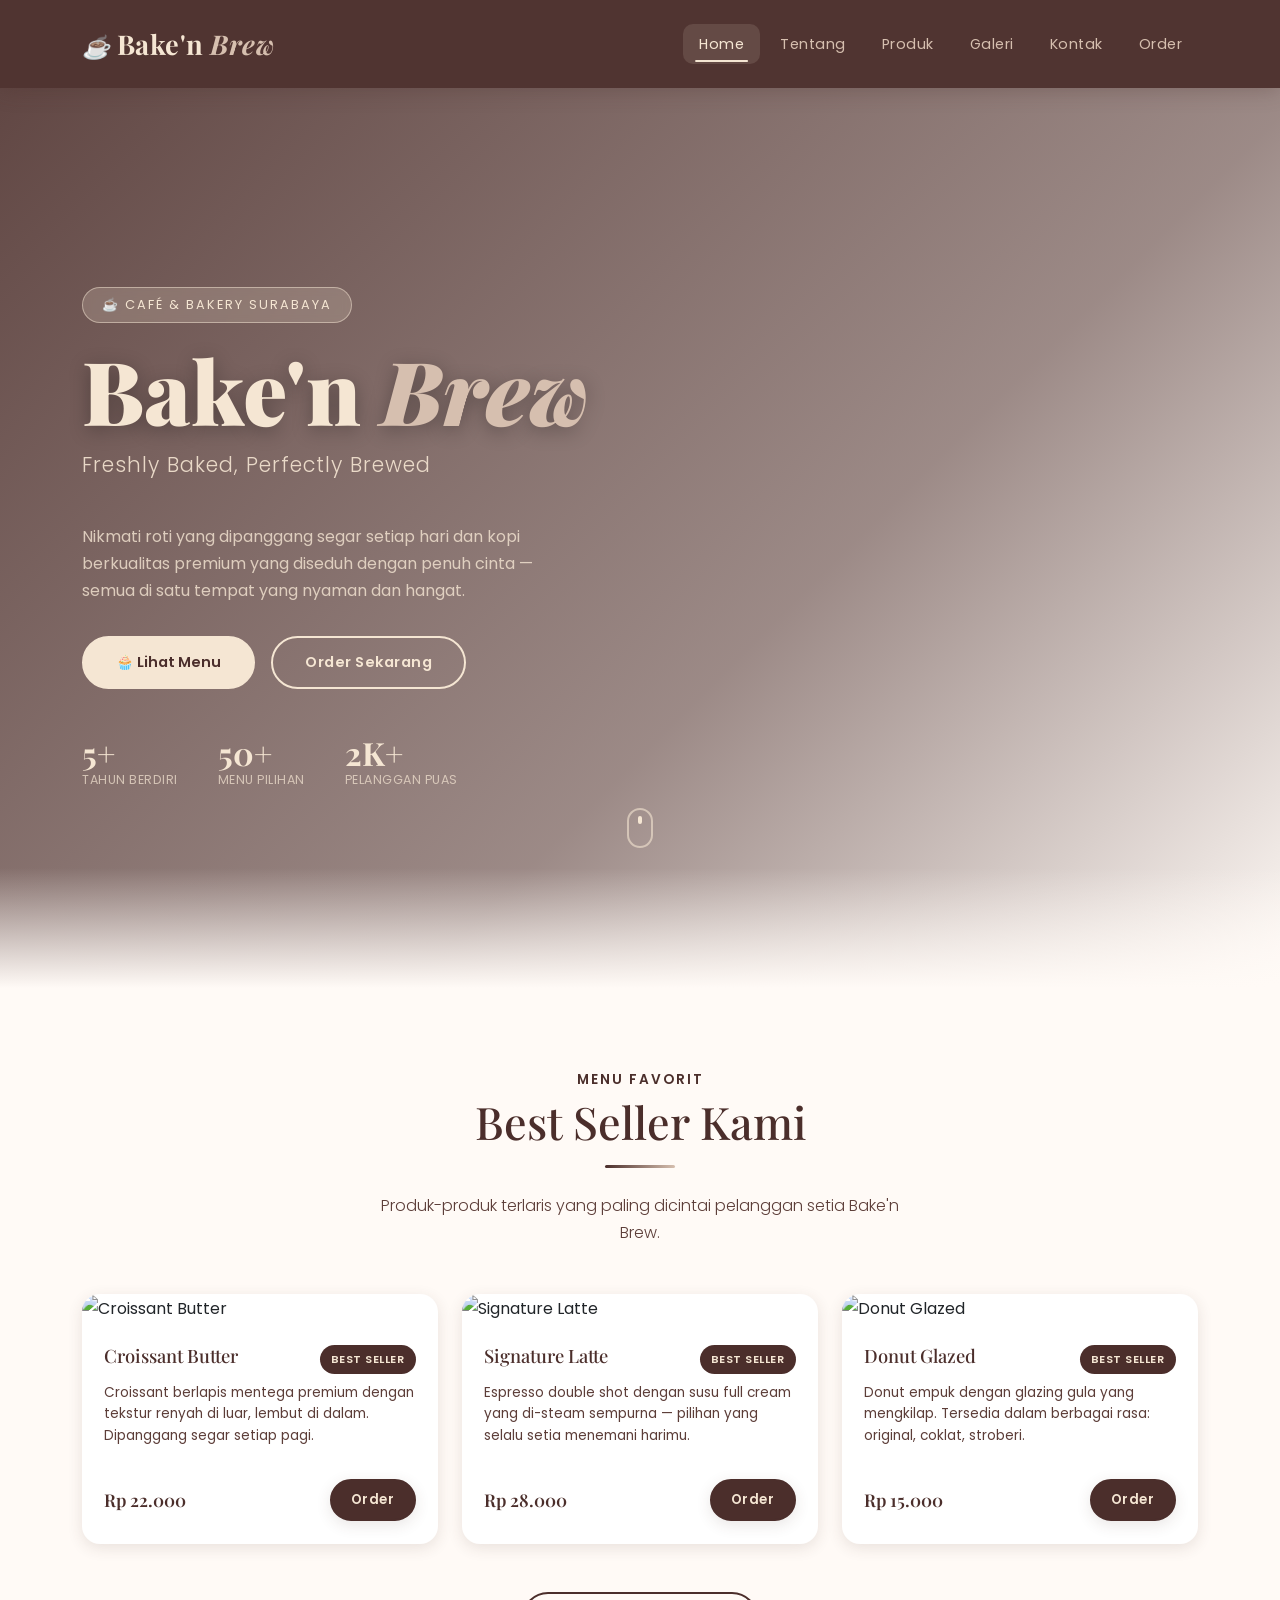
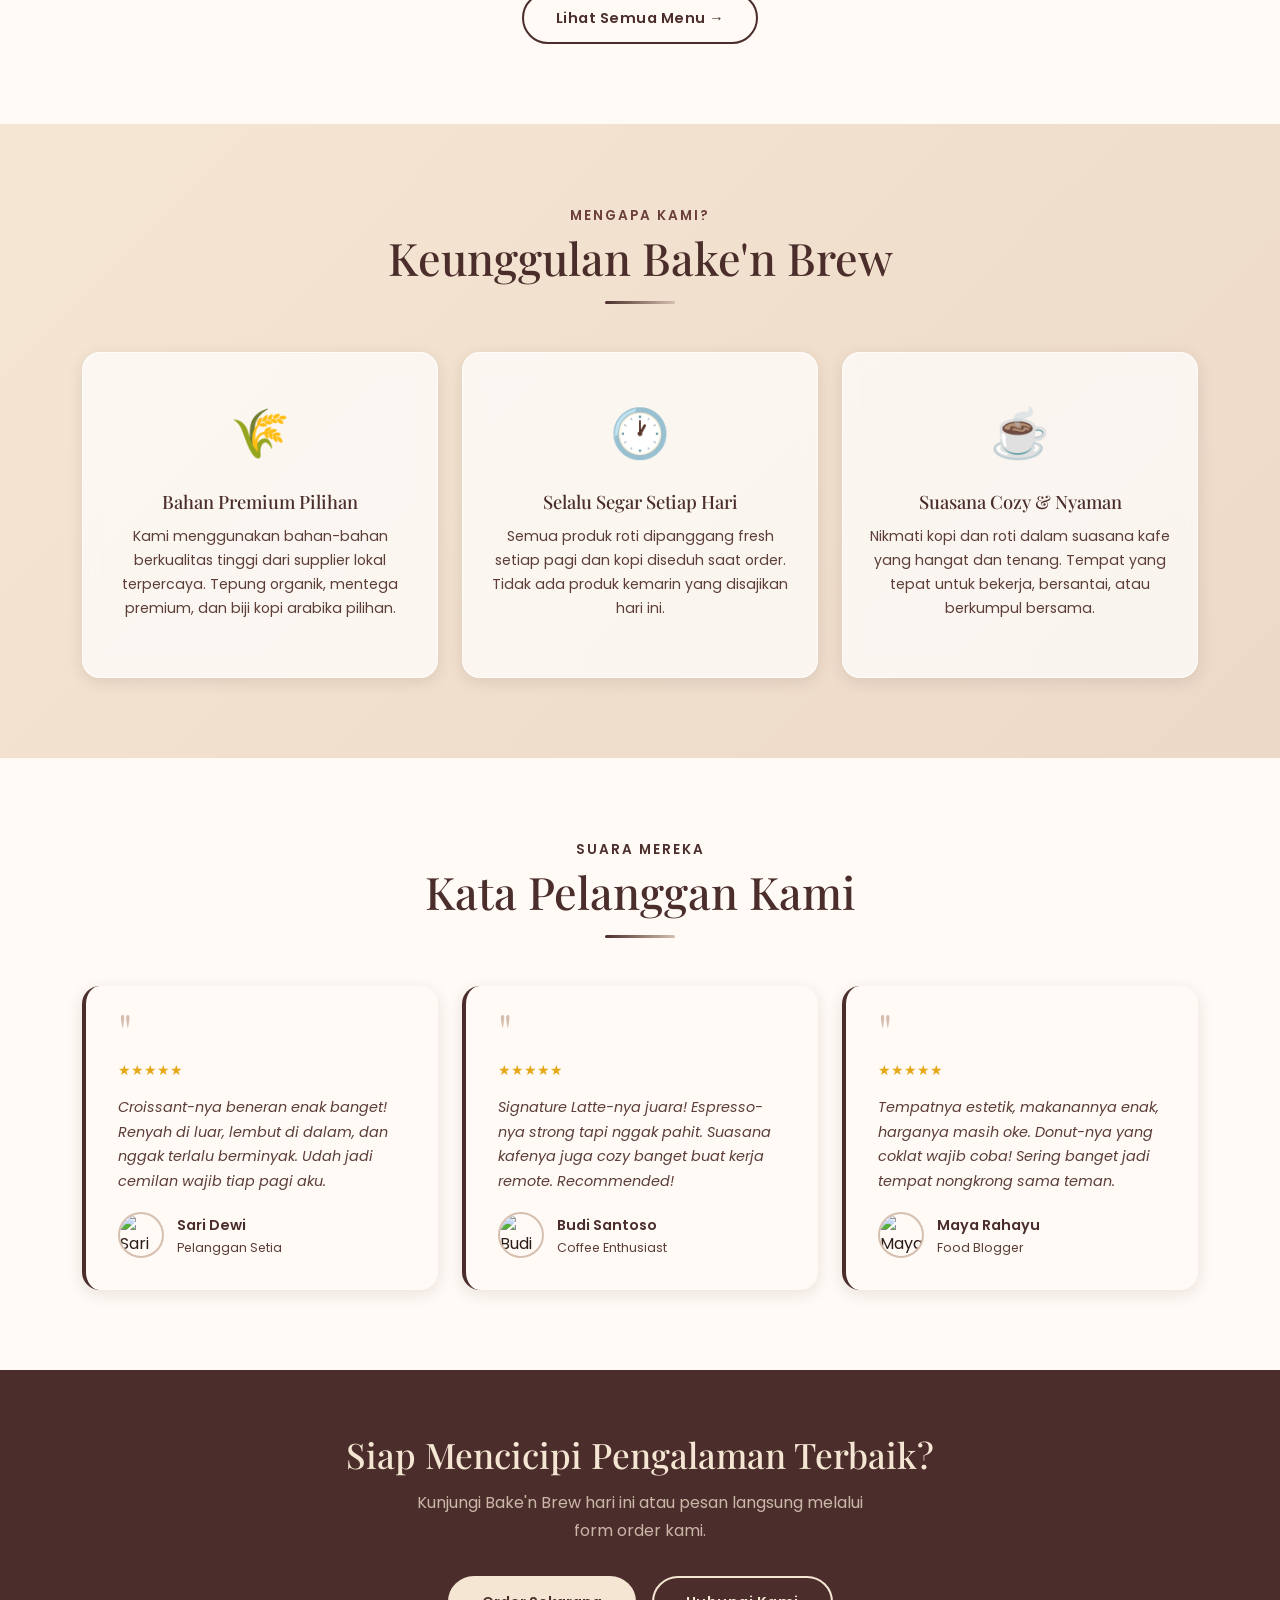
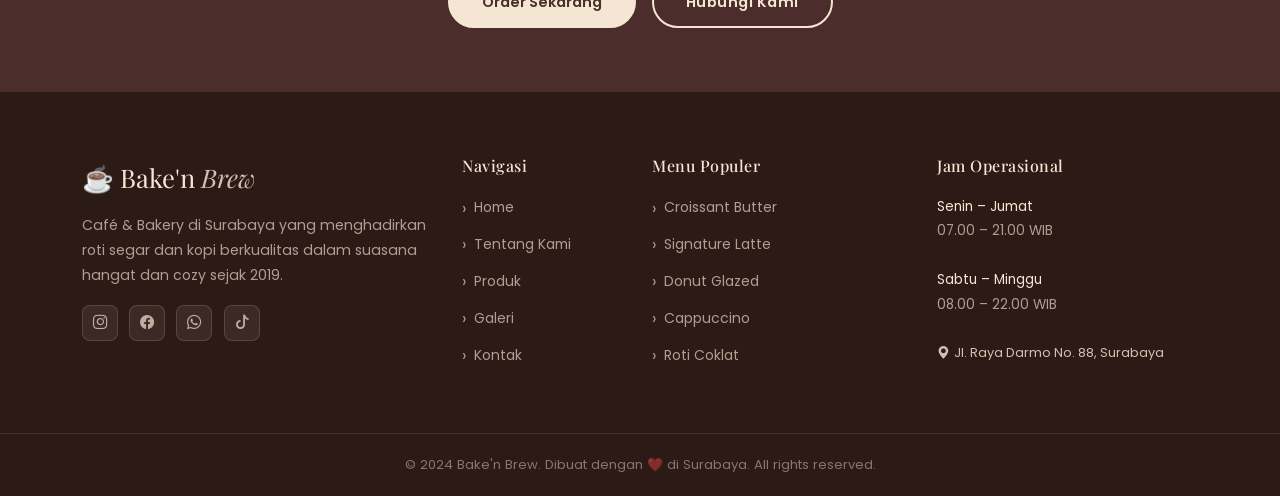
==== index.html @ d5416ab5 "Bake n Brew" ====
<!DOCTYPE html>
<html lang="id">
<head>
  <meta charset="UTF-8" />
  <meta name="viewport" content="width=device-width, initial-scale=1.0" />
  <title>Bake'n Brew – Freshly Baked, Perfectly Brewed</title>
  <link rel="icon" href="data:image/svg+xml,<svg xmlns='http://www.w3.org/2000/svg' viewBox='0 0 100 100'><text y='.9em' font-size='90'>☕</text></svg>" />
  <!-- Bootstrap CSS -->
  <link href="https://cdn.jsdelivr.net/npm/bootstrap@5.3.3/dist/css/bootstrap.min.css" rel="stylesheet" />
  <!-- Bootstrap Icons -->
  <link href="https://cdn.jsdelivr.net/npm/bootstrap-icons@1.11.3/font/bootstrap-icons.css" rel="stylesheet" />
  <!-- Custom CSS -->
  <link rel="stylesheet" href="css/style.css" />
</head>
<body>

<!-- ======================== NAVBAR ======================== -->
<nav class="navbar navbar-expand-lg">
  <div class="container">
    <a class="navbar-brand" href="index.html">
      <span class="logo-icon">☕</span>Bake'n <span>Brew</span>
    </a>
    <button class="navbar-toggler" type="button" data-bs-toggle="collapse" data-bs-target="#navbarMain">
      <span class="navbar-toggler-icon"></span>
    </button>
    <div class="collapse navbar-collapse" id="navbarMain">
      <ul class="navbar-nav ms-auto gap-1">
        <li class="nav-item"><a class="nav-link" href="index.html">Home</a></li>
        <li class="nav-item"><a class="nav-link" href="about.html">Tentang</a></li>
        <li class="nav-item"><a class="nav-link" href="product.html">Produk</a></li>
        <li class="nav-item"><a class="nav-link" href="gallery.html">Galeri</a></li>
        <li class="nav-item"><a class="nav-link" href="contact.html">Kontak</a></li>
        <li class="nav-item"><a class="nav-link" href="form.html">Order</a></li>
      </ul>
    </div>
  </div>
</nav>

<!-- ======================== HERO ======================== -->
<section class="hero-section">
  <div class="container">
    <div class="hero-content col-lg-7">
      <div class="hero-badge">☕ Café & Bakery Surabaya</div>
      <h1 class="hero-title">Bake'n <span>Brew</span></h1>
      <p class="hero-tagline">Freshly Baked, Perfectly Brewed</p>
      <p style="color:rgba(245,230,211,0.8);font-size:1rem;max-width:500px;margin-bottom:2rem;">
        Nikmati roti yang dipanggang segar setiap hari dan kopi berkualitas premium yang diseduh dengan penuh cinta — semua di satu tempat yang nyaman dan hangat.
      </p>
      <div class="d-flex gap-3 flex-wrap">
        <a href="product.html" class="btn-cream">🧁 Lihat Menu</a>
        <a href="form.html" class="btn-outline-brown" style="color:var(--cream);border-color:var(--cream);">Order Sekarang</a>
      </div>
      <div class="hero-stats">
        <div class="hero-stat">
          <div class="number">5+</div>
          <div class="label">Tahun Berdiri</div>
        </div>
        <div class="hero-stat">
          <div class="number">50+</div>
          <div class="label">Menu Pilihan</div>
        </div>
        <div class="hero-stat">
          <div class="number">2K+</div>
          <div class="label">Pelanggan Puas</div>
        </div>
      </div>
    </div>
  </div>
  <div class="scroll-indicator">
    <div class="mouse"><div class="wheel"></div></div>
  </div>
</section>

<!-- ======================== BEST SELLER ======================== -->
<section class="bestseller-section">
  <div class="container">
    <div class="text-center mb-5 fade-in-up">
      <p class="text-brown fw-semibold mb-1" style="font-size:.85rem;letter-spacing:2px;text-transform:uppercase;">Menu Favorit</p>
      <h2 class="section-title">Best Seller Kami</h2>
      <div class="divider"></div>
      <p class="section-subtitle">Produk-produk terlaris yang paling dicintai pelanggan setia Bake'n Brew.</p>
    </div>
    <div class="row g-4">
      <!-- Card 1 -->
      <div class="col-md-4 fade-in-up delay-1">
        <div class="product-card card h-100">
          <div style="overflow:hidden;">
            <img src="https://images.unsplash.com/photo-1555507036-ab1f4038808a?w=600&q=80"
                 class="card-img-top" alt="Croissant Butter" />
          </div>
          <div class="card-body d-flex flex-column">
            <div class="d-flex justify-content-between align-items-start mb-2">
              <h5 class="card-title mb-0">Croissant Butter</h5>
              <span class="badge-bestseller">Best Seller</span>
            </div>
            <p class="card-text flex-grow-1">Croissant berlapis mentega premium dengan tekstur renyah di luar, lembut di dalam. Dipanggang segar setiap pagi.</p>
            <div class="d-flex justify-content-between align-items-center mt-3">
              <span class="price">Rp 22.000</span>
              <a href="form.html" class="btn-primary-brown" style="padding:.5rem 1.2rem;font-size:.82rem;">Order</a>
            </div>
          </div>
        </div>
      </div>
      <!-- Card 2 -->
      <div class="col-md-4 fade-in-up delay-2">
        <div class="product-card card h-100">
          <div style="overflow:hidden;">
            <img src="https://images.unsplash.com/photo-1514432324607-a09d9b4aefdd?w=600&q=80"
                 class="card-img-top" alt="Signature Latte" />
          </div>
          <div class="card-body d-flex flex-column">
            <div class="d-flex justify-content-between align-items-start mb-2">
              <h5 class="card-title mb-0">Signature Latte</h5>
              <span class="badge-bestseller">Best Seller</span>
            </div>
            <p class="card-text flex-grow-1">Espresso double shot dengan susu full cream yang di-steam sempurna — pilihan yang selalu setia menemani harimu.</p>
            <div class="d-flex justify-content-between align-items-center mt-3">
              <span class="price">Rp 28.000</span>
              <a href="form.html" class="btn-primary-brown" style="padding:.5rem 1.2rem;font-size:.82rem;">Order</a>
            </div>
          </div>
        </div>
      </div>
      <!-- Card 3 -->
      <div class="col-md-4 fade-in-up delay-3">
        <div class="product-card card h-100">
          <div style="overflow:hidden;">
            <img src="https://images.unsplash.com/photo-1585459441171-70a603cd5e46?q=80&w=1170&auto=format&fit=crop&ixlib=rb-4.1.0&ixid=M3wxMjA3fDB8MHxwaG90by1wYWdlfHx8fGVufDB8fHx8fA%3D%3D"
                 class="card-img-top" alt="Donut Glazed" />
          </div>
          <div class="card-body d-flex flex-column">
            <div class="d-flex justify-content-between align-items-start mb-2">
              <h5 class="card-title mb-0">Donut Glazed</h5>
              <span class="badge-bestseller">Best Seller</span>
            </div>
            <p class="card-text flex-grow-1">Donut empuk dengan glazing gula yang mengkilap. Tersedia dalam berbagai rasa: original, coklat, stroberi.</p>
            <div class="d-flex justify-content-between align-items-center mt-3">
              <span class="price">Rp 15.000</span>
              <a href="form.html" class="btn-primary-brown" style="padding:.5rem 1.2rem;font-size:.82rem;">Order</a>
            </div>
          </div>
        </div>
      </div>
    </div>
    <div class="text-center mt-5 fade-in-up">
      <a href="product.html" class="btn-outline-brown">Lihat Semua Menu →</a>
    </div>
  </div>
</section>

<!-- ======================== WHY CHOOSE US ======================== -->
<section class="why-section">
  <div class="container">
    <div class="text-center mb-5 fade-in-up">
      <p class="fw-semibold mb-1" style="font-size:.85rem;letter-spacing:2px;text-transform:uppercase;color:var(--brown-mid);">Mengapa Kami?</p>
      <h2 class="section-title">Keunggulan Bake'n Brew</h2>
      <div class="divider"></div>
    </div>
    <div class="row g-4">
      <div class="col-md-4 fade-in-up delay-1">
        <div class="why-card">
          <span class="why-icon">🌾</span>
          <h4>Bahan Premium Pilihan</h4>
          <p>Kami menggunakan bahan-bahan berkualitas tinggi dari supplier lokal terpercaya. Tepung organik, mentega premium, dan biji kopi arabika pilihan.</p>
        </div>
      </div>
      <div class="col-md-4 fade-in-up delay-2">
        <div class="why-card">
          <span class="why-icon">🕐</span>
          <h4>Selalu Segar Setiap Hari</h4>
          <p>Semua produk roti dipanggang fresh setiap pagi dan kopi diseduh saat order. Tidak ada produk kemarin yang disajikan hari ini.</p>
        </div>
      </div>
      <div class="col-md-4 fade-in-up delay-3">
        <div class="why-card">
          <span class="why-icon">☕</span>
          <h4>Suasana Cozy & Nyaman</h4>
          <p>Nikmati kopi dan roti dalam suasana kafe yang hangat dan tenang. Tempat yang tepat untuk bekerja, bersantai, atau berkumpul bersama.</p>
        </div>
      </div>
    </div>
  </div>
</section>

<!-- ======================== TESTIMONI ======================== -->
<section class="testi-section">
  <div class="container">
    <div class="text-center mb-5 fade-in-up">
      <p class="text-brown fw-semibold mb-1" style="font-size:.85rem;letter-spacing:2px;text-transform:uppercase;">Suara Mereka</p>
      <h2 class="section-title">Kata Pelanggan Kami</h2>
      <div class="divider"></div>
    </div>
    <div class="row g-4">
      <div class="col-md-4 fade-in-up delay-1">
        <div class="testi-card">
          <div class="quote">"</div>
          <div class="stars">★★★★★</div>
          <p class="review">Croissant-nya beneran enak banget! Renyah di luar, lembut di dalam, dan nggak terlalu berminyak. Udah jadi cemilan wajib tiap pagi aku.</p>
          <div class="testi-author">
            <img src="https://images.unsplash.com/photo-1494790108377-be9c29b29330?w=100&q=80" class="avatar" alt="Sari" />
            <div>
              <div class="name">Sari Dewi</div>
              <div class="role">Pelanggan Setia</div>
            </div>
          </div>
        </div>
      </div>
      <div class="col-md-4 fade-in-up delay-2">
        <div class="testi-card">
          <div class="quote">"</div>
          <div class="stars">★★★★★</div>
          <p class="review">Signature Latte-nya juara! Espresso-nya strong tapi nggak pahit. Suasana kafenya juga cozy banget buat kerja remote. Recommended!</p>
          <div class="testi-author">
            <img src="https://images.unsplash.com/photo-1507003211169-0a1dd7228f2d?w=100&q=80" class="avatar" alt="Budi" />
            <div>
              <div class="name">Budi Santoso</div>
              <div class="role">Coffee Enthusiast</div>
            </div>
          </div>
        </div>
      </div>
      <div class="col-md-4 fade-in-up delay-3">
        <div class="testi-card">
          <div class="quote">"</div>
          <div class="stars">★★★★★</div>
          <p class="review">Tempatnya estetik, makanannya enak, harganya masih oke. Donut-nya yang coklat wajib coba! Sering banget jadi tempat nongkrong sama teman.</p>
          <div class="testi-author">
            <img src="https://images.unsplash.com/photo-1438761681033-6461ffad8d80?w=100&q=80" class="avatar" alt="Maya" />
            <div>
              <div class="name">Maya Rahayu</div>
              <div class="role">Food Blogger</div>
            </div>
          </div>
        </div>
      </div>
    </div>
  </div>
</section>

<!-- ======================== CTA BANNER ======================== -->
<section style="padding:4rem 0;background:var(--brown-dark);">
  <div class="container text-center fade-in-up">
    <h2 style="font-family:'Playfair Display',serif;color:var(--cream);font-size:2.2rem;margin-bottom:0.8rem;">
      Siap Mencicipi Pengalaman Terbaik?
    </h2>
    <p style="color:rgba(245,230,211,0.75);margin-bottom:2rem;max-width:480px;margin-left:auto;margin-right:auto;">
      Kunjungi Bake'n Brew hari ini atau pesan langsung melalui form order kami.
    </p>
    <div class="d-flex gap-3 justify-content-center flex-wrap">
      <a href="form.html" class="btn-cream">Order Sekarang</a>
      <a href="contact.html" class="btn-outline-brown" style="color:var(--cream);border-color:var(--cream);">Hubungi Kami</a>
    </div>
  </div>
</section>

<!-- ======================== FOOTER ======================== -->
<footer class="footer">
  <div class="container">
    <div class="row g-4">
      <div class="col-lg-4 col-md-6">
        <div class="footer-brand">☕ Bake'n <span>Brew</span></div>
        <p>Café & Bakery di Surabaya yang menghadirkan roti segar dan kopi berkualitas dalam suasana hangat dan cozy sejak 2019.</p>
        <div class="footer-social">
          <a href="#"><i class="bi bi-instagram"></i></a>
          <a href="#"><i class="bi bi-facebook"></i></a>
          <a href="#"><i class="bi bi-whatsapp"></i></a>
          <a href="#"><i class="bi bi-tiktok"></i></a>
        </div>
      </div>
      <div class="col-lg-2 col-md-6">
        <h6>Navigasi</h6>
        <ul class="footer-links">
          <li><a href="index.html">Home</a></li>
          <li><a href="about.html">Tentang Kami</a></li>
          <li><a href="product.html">Produk</a></li>
          <li><a href="gallery.html">Galeri</a></li>
          <li><a href="contact.html">Kontak</a></li>
        </ul>
      </div>
      <div class="col-lg-3 col-md-6">
        <h6>Menu Populer</h6>
        <ul class="footer-links">
          <li><a href="product.html">Croissant Butter</a></li>
          <li><a href="product.html">Signature Latte</a></li>
          <li><a href="product.html">Donut Glazed</a></li>
          <li><a href="product.html">Cappuccino</a></li>
          <li><a href="product.html">Roti Coklat</a></li>
        </ul>
      </div>
      <div class="col-lg-3 col-md-6">
        <h6>Jam Operasional</h6>
        <p style="font-size:.85rem;">
          <span style="color:var(--cream)">Senin – Jumat</span><br>07.00 – 21.00 WIB<br><br>
          <span style="color:var(--cream)">Sabtu – Minggu</span><br>08.00 – 22.00 WIB<br><br>
          <span style="color:var(--beige);font-size:.8rem;"><i class="bi bi-geo-alt-fill me-1"></i>Jl. Raya Darmo No. 88, Surabaya</span>
        </p>
      </div>
    </div>
  </div>
  <div class="footer-bottom">
    <div class="container">
      <p>© 2024 Bake'n Brew. Dibuat dengan ❤️ di Surabaya. All rights reserved.</p>
    </div>
  </div>
</footer>

<!-- Bootstrap JS -->
<script src="https://cdn.jsdelivr.net/npm/bootstrap@5.3.3/dist/js/bootstrap.bundle.min.js"></script>
<script src="js/script.js"></script>
</body>
</html>
---- css/style.css ----
/* =============================================
   BAKE'N BREW - Main Stylesheet
   ============================================= */

@import url('https://fonts.googleapis.com/css2?family=Playfair+Display:ital,wght@0,400;0,600;0,700;0,900;1,400;1,600&family=Poppins:wght@300;400;500;600&display=swap');

/* --- CSS Variables --- */
:root {
  --brown-dark:  #4B2E2B;
  --brown-mid:   #6B3F3A;
  --brown-light: #8B5E58;
  --cream:       #F5E6D3;
  --beige:       #D6BFAF;
  --beige-light: #EDD9C8;
  --white:       #FFFAF6;
  --text-dark:   #2C1A17;
  --text-mid:    #5C3D38;
  --shadow-sm:   0 4px 15px rgba(75,46,43,0.12);
  --shadow-md:   0 8px 30px rgba(75,46,43,0.18);
  --shadow-lg:   0 16px 50px rgba(75,46,43,0.22);
  --radius-sm:   10px;
  --radius-md:   18px;
  --radius-lg:   28px;
  --transition:  all 0.35s cubic-bezier(0.25, 0.8, 0.25, 1);
}

/* --- Reset & Base --- */
*, *::before, *::after { box-sizing: border-box; margin: 0; padding: 0; }

html { scroll-behavior: smooth; }

body {
  font-family: 'Poppins', sans-serif;
  background-color: var(--white);
  color: var(--text-dark);
  line-height: 1.7;
  overflow-x: hidden;
}

h1, h2, h3, h4, h5, h6 {
  font-family: 'Playfair Display', serif;
  color: var(--brown-dark);
}

/* --- Utility Classes --- */
.text-brown    { color: var(--brown-dark) !important; }
.text-cream    { color: var(--cream) !important; }
.bg-cream      { background-color: var(--cream) !important; }
.bg-brown      { background-color: var(--brown-dark) !important; }
.bg-beige      { background-color: var(--beige) !important; }
.font-playfair { font-family: 'Playfair Display', serif; }

.section-title {
  font-family: 'Playfair Display', serif;
  font-size: clamp(2rem, 4vw, 2.8rem);
  color: var(--brown-dark);
  line-height: 1.2;
}

.section-subtitle {
  font-size: 1rem;
  color: var(--text-mid);
  font-weight: 300;
  max-width: 560px;
  margin: 0 auto;
}

.divider {
  width: 70px;
  height: 3px;
  background: linear-gradient(90deg, var(--brown-dark), var(--beige));
  margin: 1rem auto 1.5rem;
  border-radius: 10px;
}

/* =============================================
   NAVBAR
   ============================================= */
.navbar {
  background: rgba(75, 46, 43, 0.97) !important;
  backdrop-filter: blur(12px);
  padding: 1rem 0;
  transition: var(--transition);
  position: sticky;
  top: 0;
  z-index: 1000;
  box-shadow: 0 2px 20px rgba(75,46,43,0.3);
}

.navbar-brand {
  font-family: 'Playfair Display', serif;
  font-size: 1.7rem;
  font-weight: 700;
  color: var(--cream) !important;
  letter-spacing: 0.5px;
}

.navbar-brand span {
  color: var(--beige);
  font-style: italic;
}

.navbar-brand .logo-icon {
  font-size: 1.4rem;
  margin-right: 6px;
}

.nav-link {
  color: var(--beige) !important;
  font-size: 0.9rem;
  font-weight: 400;
  letter-spacing: 0.5px;
  padding: 0.5rem 1rem !important;
  border-radius: var(--radius-sm);
  transition: var(--transition);
  position: relative;
}

.nav-link::after {
  content: '';
  position: absolute;
  bottom: 2px;
  left: 50%;
  transform: translateX(-50%);
  width: 0;
  height: 2px;
  background: var(--cream);
  border-radius: 2px;
  transition: var(--transition);
}

.nav-link:hover::after,
.nav-link.active::after { width: 70%; }

.nav-link:hover,
.nav-link.active {
  color: var(--cream) !important;
  background: rgba(245,230,211,0.12);
}

.navbar-toggler {
  border: 1px solid rgba(245,230,211,0.4);
  padding: 0.3rem 0.6rem;
}

.navbar-toggler-icon {
  background-image: url("data:image/svg+xml,%3csvg xmlns='http://www.w3.org/2000/svg' viewBox='0 0 30 30'%3e%3cpath stroke='rgba(245,230,211,0.9)' stroke-linecap='round' stroke-miterlimit='10' stroke-width='2' d='M4 7h22M4 15h22M4 23h22'/%3e%3c/svg%3e") !important;
}

/* =============================================
   BUTTONS
   ============================================= */
.btn-primary-brown {
  background: var(--brown-dark);
  color: var(--cream);
  border: 2px solid var(--brown-dark);
  padding: 0.75rem 2rem;
  border-radius: 50px;
  font-size: 0.9rem;
  font-weight: 600;
  letter-spacing: 0.5px;
  text-decoration: none;
  display: inline-block;
  transition: var(--transition);
  cursor: pointer;
  box-shadow: var(--shadow-sm);
}

.btn-primary-brown:hover {
  background: var(--brown-mid);
  color: var(--cream);
  transform: translateY(-3px);
  box-shadow: var(--shadow-md);
}

.btn-outline-brown {
  background: transparent;
  color: var(--brown-dark);
  border: 2px solid var(--brown-dark);
  padding: 0.75rem 2rem;
  border-radius: 50px;
  font-size: 0.9rem;
  font-weight: 600;
  letter-spacing: 0.5px;
  text-decoration: none;
  display: inline-block;
  transition: var(--transition);
  cursor: pointer;
}

.btn-outline-brown:hover {
  background: var(--brown-dark);
  color: var(--cream);
  transform: translateY(-3px);
  box-shadow: var(--shadow-md);
}

.btn-cream {
  background: var(--cream);
  color: var(--brown-dark);
  border: 2px solid var(--cream);
  padding: 0.75rem 2rem;
  border-radius: 50px;
  font-size: 0.9rem;
  font-weight: 600;
  text-decoration: none;
  display: inline-block;
  transition: var(--transition);
  cursor: pointer;
}

.btn-cream:hover {
  background: var(--beige);
  color: var(--brown-dark);
  transform: translateY(-3px);
  box-shadow: var(--shadow-md);
}

/* =============================================
   CARDS
   ============================================= */
.product-card {
  background: #fff;
  border-radius: var(--radius-md);
  overflow: hidden;
  box-shadow: var(--shadow-sm);
  transition: var(--transition);
  border: none;
  height: 100%;
}

.product-card:hover {
  transform: translateY(-8px) scale(1.02);
  box-shadow: var(--shadow-lg);
}

.product-card .card-img-top {
  height: 220px;
  object-fit: cover;
  transition: var(--transition);
}

.product-card:hover .card-img-top {
  transform: scale(1.05);
}

.product-card .card-body {
  padding: 1.4rem;
}

.product-card .card-title {
  font-family: 'Playfair Display', serif;
  font-size: 1.15rem;
  color: var(--brown-dark);
  margin-bottom: 0.4rem;
}

.product-card .card-text {
  font-size: 0.85rem;
  color: var(--text-mid);
  line-height: 1.6;
}

.product-card .price {
  font-size: 1.1rem;
  font-weight: 600;
  color: var(--brown-dark);
  font-family: 'Playfair Display', serif;
}

.badge-bestseller {
  background: var(--brown-dark);
  color: var(--cream);
  font-size: 0.7rem;
  padding: 0.3rem 0.7rem;
  border-radius: 50px;
  font-weight: 600;
  letter-spacing: 0.5px;
  text-transform: uppercase;
}

.badge-new {
  background: #5C8A5C;
  color: #fff;
  font-size: 0.7rem;
  padding: 0.3rem 0.7rem;
  border-radius: 50px;
  font-weight: 600;
  letter-spacing: 0.5px;
  text-transform: uppercase;
}

/* =============================================
   HERO SECTION (HOME)
   ============================================= */
.hero-section {
  min-height: 100vh;
  background:
    linear-gradient(135deg, rgba(75,46,43,0.88) 0%, rgba(75,46,43,0.55) 60%, transparent 100%),
    url('https://images.unsplash.com/photo-1495474472287-4d71bcdd2085?w=1600&q=80') center/cover no-repeat;
  display: flex;
  align-items: center;
  position: relative;
  overflow: hidden;
}

.hero-section::before {
  content: '';
  position: absolute;
  bottom: 0; left: 0; right: 0;
  height: 120px;
  background: linear-gradient(transparent, var(--white));
  z-index: 1;
}

.hero-content {
  position: relative;
  z-index: 2;
}

.hero-badge {
  display: inline-block;
  background: rgba(245,230,211,0.2);
  border: 1px solid rgba(245,230,211,0.5);
  color: var(--cream);
  font-size: 0.8rem;
  padding: 0.4rem 1.2rem;
  border-radius: 50px;
  letter-spacing: 2px;
  text-transform: uppercase;
  margin-bottom: 1.2rem;
  backdrop-filter: blur(4px);
}

.hero-title {
  font-family: 'Playfair Display', serif;
  font-size: clamp(3rem, 8vw, 5.5rem);
  color: var(--cream);
  line-height: 1.1;
  font-weight: 900;
  text-shadow: 0 4px 20px rgba(0,0,0,0.3);
  margin-bottom: 0.5rem;
}

.hero-title span {
  color: var(--beige);
  font-style: italic;
}

.hero-tagline {
  font-size: clamp(1rem, 2.5vw, 1.3rem);
  color: rgba(245,230,211,0.9);
  font-weight: 300;
  letter-spacing: 1px;
  margin-bottom: 2.5rem;
}

.hero-stats {
  display: flex;
  gap: 2.5rem;
  margin-top: 3rem;
}

.hero-stat {
  text-align: left;
}

.hero-stat .number {
  font-family: 'Playfair Display', serif;
  font-size: 2rem;
  font-weight: 700;
  color: var(--cream);
  line-height: 1;
}

.hero-stat .label {
  font-size: 0.78rem;
  color: rgba(245,230,211,0.7);
  letter-spacing: 0.5px;
  text-transform: uppercase;
}

/* Scroll indicator */
.scroll-indicator {
  position: absolute;
  bottom: 140px;
  left: 50%;
  transform: translateX(-50%);
  z-index: 2;
  animation: bounce 2s infinite;
}

.scroll-indicator .mouse {
  width: 26px;
  height: 40px;
  border: 2px solid rgba(245,230,211,0.6);
  border-radius: 14px;
  display: flex;
  justify-content: center;
  padding-top: 6px;
  margin: 0 auto;
}

.scroll-indicator .wheel {
  width: 4px;
  height: 8px;
  background: var(--cream);
  border-radius: 2px;
  animation: scroll 1.6s infinite;
}

@keyframes scroll {
  0%   { opacity: 1; transform: translateY(0); }
  100% { opacity: 0; transform: translateY(10px); }
}

@keyframes bounce {
  0%, 100% { transform: translateX(-50%) translateY(0); }
  50%       { transform: translateX(-50%) translateY(-8px); }
}

/* =============================================
   SECTION - BEST SELLER (HOME)
   ============================================= */
.bestseller-section {
  padding: 5rem 0;
  background-color: var(--white);
}

/* =============================================
   SECTION - WHY CHOOSE US
   ============================================= */
.why-section {
  padding: 5rem 0;
  background: linear-gradient(135deg, var(--cream) 0%, var(--beige-light) 100%);
}

.why-card {
  text-align: center;
  padding: 2.5rem 1.5rem;
  background: rgba(255,255,255,0.7);
  border-radius: var(--radius-md);
  box-shadow: var(--shadow-sm);
  transition: var(--transition);
  height: 100%;
  backdrop-filter: blur(8px);
  border: 1px solid rgba(255,255,255,0.8);
}

.why-card:hover {
  transform: translateY(-8px);
  box-shadow: var(--shadow-md);
  background: #fff;
}

.why-icon {
  font-size: 3rem;
  margin-bottom: 1rem;
  display: block;
}

.why-card h4 {
  font-size: 1.15rem;
  margin-bottom: 0.8rem;
  color: var(--brown-dark);
}

.why-card p {
  font-size: 0.88rem;
  color: var(--text-mid);
}

/* =============================================
   TESTIMONIAL SECTION
   ============================================= */
.testi-section {
  padding: 5rem 0;
  background-color: var(--white);
}

.testi-card {
  background: var(--white);
  border-radius: var(--radius-md);
  padding: 2rem;
  box-shadow: var(--shadow-sm);
  border-left: 4px solid var(--brown-dark);
  transition: var(--transition);
  height: 100%;
  position: relative;
}

.testi-card:hover {
  transform: translateY(-5px);
  box-shadow: var(--shadow-md);
}

.testi-card .quote {
  font-size: 3rem;
  color: var(--beige);
  font-family: 'Playfair Display', serif;
  line-height: 0.5;
  margin-bottom: 1rem;
}

.testi-card .review {
  font-size: 0.9rem;
  color: var(--text-mid);
  font-style: italic;
  margin-bottom: 1.2rem;
}

.testi-card .stars { color: #E6A817; font-size: 0.9rem; margin-bottom: 0.8rem; }

.testi-author {
  display: flex;
  align-items: center;
  gap: 0.8rem;
}

.testi-author .avatar {
  width: 46px;
  height: 46px;
  border-radius: 50%;
  object-fit: cover;
  border: 2px solid var(--beige);
}

.testi-author .name {
  font-size: 0.9rem;
  font-weight: 600;
  color: var(--brown-dark);
}

.testi-author .role {
  font-size: 0.78rem;
  color: var(--text-mid);
}

/* =============================================
   PAGE HERO (Inner Pages)
   ============================================= */
.page-hero {
  background: linear-gradient(135deg, var(--brown-dark) 0%, var(--brown-mid) 100%);
  padding: 5rem 0 4rem;
  text-align: center;
  position: relative;
  overflow: hidden;
}

.page-hero::before {
  content: '';
  position: absolute;
  top: -60%;
  right: -20%;
  width: 500px;
  height: 500px;
  background: rgba(245,230,211,0.06);
  border-radius: 50%;
}

.page-hero::after {
  content: '';
  position: absolute;
  bottom: -40%;
  left: -10%;
  width: 350px;
  height: 350px;
  background: rgba(245,230,211,0.04);
  border-radius: 50%;
}

.page-hero h1 {
  color: var(--cream);
  font-size: clamp(2.2rem, 5vw, 3.5rem);
  margin-bottom: 0.5rem;
}

.page-hero p {
  color: rgba(245,230,211,0.75);
  font-size: 1rem;
  max-width: 500px;
  margin: 0 auto;
}

.breadcrumb-item a {
  color: var(--beige);
  text-decoration: none;
}

.breadcrumb-item.active { color: rgba(245,230,211,0.6); }
.breadcrumb-item + .breadcrumb-item::before { color: rgba(245,230,211,0.4); }

/* =============================================
   ABOUT PAGE
   ============================================= */
.about-section { padding: 5rem 0; }

.about-img-wrap {
  position: relative;
  border-radius: var(--radius-lg);
  overflow: hidden;
  box-shadow: var(--shadow-lg);
}

.about-img-wrap img {
  width: 100%;
  height: 420px;
  object-fit: cover;
  display: block;
}

.about-badge {
  position: absolute;
  bottom: 1.5rem;
  right: 1.5rem;
  background: var(--brown-dark);
  color: var(--cream);
  padding: 1.2rem 1.5rem;
  border-radius: var(--radius-md);
  text-align: center;
  box-shadow: var(--shadow-md);
}

.about-badge .num {
  font-family: 'Playfair Display', serif;
  font-size: 2.2rem;
  font-weight: 700;
  line-height: 1;
}

.about-badge .txt {
  font-size: 0.75rem;
  letter-spacing: 0.5px;
  opacity: 0.85;
}

.about-text p { font-size: 0.95rem; color: var(--text-mid); margin-bottom: 1rem; }

.vision-mission-section {
  padding: 5rem 0;
  background: linear-gradient(135deg, var(--cream), var(--beige-light));
}

.vm-card {
  background: #fff;
  border-radius: var(--radius-md);
  padding: 2.5rem;
  box-shadow: var(--shadow-sm);
  height: 100%;
  transition: var(--transition);
  border-top: 4px solid var(--brown-dark);
}

.vm-card:hover {
  transform: translateY(-5px);
  box-shadow: var(--shadow-md);
}

.vm-card .icon { font-size: 2.5rem; margin-bottom: 1rem; }
.vm-card h4 { margin-bottom: 1rem; }
.vm-card ul { padding-left: 1.2rem; }
.vm-card ul li { font-size: 0.9rem; color: var(--text-mid); margin-bottom: 0.5rem; }

.team-section { padding: 5rem 0; }

.team-card {
  text-align: center;
  padding: 2rem 1.5rem;
  background: #fff;
  border-radius: var(--radius-md);
  box-shadow: var(--shadow-sm);
  transition: var(--transition);
}

.team-card:hover {
  transform: translateY(-6px);
  box-shadow: var(--shadow-md);
}

.team-card img {
  width: 100px;
  height: 100px;
  border-radius: 50%;
  object-fit: cover;
  border: 3px solid var(--beige);
  margin-bottom: 1rem;
}

.team-card h5 { font-size: 1rem; color: var(--brown-dark); margin-bottom: 0.2rem; }
.team-card p { font-size: 0.82rem; color: var(--text-mid); margin: 0; }

/* =============================================
   PRODUCT PAGE
   ============================================= */
.product-section { padding: 5rem 0; }

.filter-btn {
  background: var(--cream);
  color: var(--brown-dark);
  border: 2px solid var(--beige);
  padding: 0.5rem 1.4rem;
  border-radius: 50px;
  font-size: 0.85rem;
  font-weight: 500;
  cursor: pointer;
  transition: var(--transition);
}

.filter-btn:hover,
.filter-btn.active {
  background: var(--brown-dark);
  color: var(--cream);
  border-color: var(--brown-dark);
  transform: translateY(-2px);
}

/* =============================================
   GALLERY PAGE
   ============================================= */
.gallery-section { padding: 5rem 0; }

.gallery-grid {
  display: grid;
  grid-template-columns: repeat(3, 1fr);
  gap: 1.2rem;
}

.gallery-item {
  position: relative;
  border-radius: var(--radius-md);
  overflow: hidden;
  box-shadow: var(--shadow-sm);
  cursor: pointer;
  aspect-ratio: 1;
}

.gallery-item img {
  width: 100%;
  height: 100%;
  object-fit: cover;
  transition: var(--transition);
}

.gallery-item:hover img {
  transform: scale(1.1);
}

.gallery-overlay {
  position: absolute;
  inset: 0;
  background: rgba(75,46,43,0.7);
  display: flex;
  flex-direction: column;
  align-items: center;
  justify-content: center;
  opacity: 0;
  transition: var(--transition);
}

.gallery-item:hover .gallery-overlay { opacity: 1; }

.gallery-overlay p {
  color: var(--cream);
  font-size: 0.9rem;
  font-weight: 500;
  font-family: 'Playfair Display', serif;
  margin: 0;
  text-align: center;
  padding: 0 1rem;
}

.gallery-overlay .icon {
  font-size: 1.8rem;
  margin-bottom: 0.5rem;
}

/* Lightbox */
.lightbox-overlay {
  display: none;
  position: fixed;
  inset: 0;
  background: rgba(0,0,0,0.92);
  z-index: 9999;
  align-items: center;
  justify-content: center;
  padding: 1.5rem;
}

.lightbox-overlay.active { display: flex; }

.lightbox-img {
  max-width: 90vw;
  max-height: 85vh;
  object-fit: contain;
  border-radius: var(--radius-sm);
  box-shadow: 0 0 60px rgba(0,0,0,0.8);
}

.lightbox-close {
  position: absolute;
  top: 1.5rem;
  right: 2rem;
  color: #fff;
  font-size: 2.5rem;
  cursor: pointer;
  line-height: 1;
  opacity: 0.8;
  transition: var(--transition);
}

.lightbox-close:hover { opacity: 1; transform: scale(1.2); }

@media (max-width: 768px) {
  .gallery-grid { grid-template-columns: repeat(2, 1fr); }
}

@media (max-width: 480px) {
  .gallery-grid { grid-template-columns: 1fr; }
}

/* =============================================
   CONTACT PAGE
   ============================================= */
.contact-section { padding: 5rem 0; }

.contact-info-card {
  background: var(--brown-dark);
  border-radius: var(--radius-md);
  padding: 2.5rem;
  color: var(--cream);
  height: 100%;
}

.contact-info-card h3 {
  color: var(--cream);
  margin-bottom: 0.5rem;
}

.contact-info-card p {
  color: rgba(245,230,211,0.75);
  font-size: 0.9rem;
  margin-bottom: 2rem;
}

.contact-item {
  display: flex;
  align-items: flex-start;
  gap: 1rem;
  margin-bottom: 1.5rem;
}

.contact-item .ci-icon {
  background: rgba(245,230,211,0.12);
  border: 1px solid rgba(245,230,211,0.2);
  color: var(--cream);
  width: 44px;
  height: 44px;
  border-radius: 10px;
  display: flex;
  align-items: center;
  justify-content: center;
  font-size: 1.1rem;
  flex-shrink: 0;
}

.contact-item .ci-text .label {
  font-size: 0.75rem;
  text-transform: uppercase;
  letter-spacing: 1px;
  color: var(--beige);
  margin-bottom: 0.15rem;
}

.contact-item .ci-text .value {
  font-size: 0.9rem;
  color: var(--cream);
}

.social-links { display: flex; gap: 0.8rem; margin-top: 2rem; }

.social-link {
  width: 40px;
  height: 40px;
  background: rgba(245,230,211,0.12);
  border: 1px solid rgba(245,230,211,0.2);
  border-radius: 10px;
  display: flex;
  align-items: center;
  justify-content: center;
  color: var(--cream);
  text-decoration: none;
  font-size: 1rem;
  transition: var(--transition);
}

.social-link:hover {
  background: var(--cream);
  color: var(--brown-dark);
  transform: translateY(-3px);
}

.map-frame {
  border-radius: var(--radius-md);
  overflow: hidden;
  box-shadow: var(--shadow-md);
  margin-top: 2rem;
}

.map-frame iframe {
  width: 100%;
  height: 300px;
  border: none;
  display: block;
}

/* Contact Form on contact page */
.contact-form-card {
  background: #fff;
  border-radius: var(--radius-md);
  padding: 2.5rem;
  box-shadow: var(--shadow-sm);
}

.form-label {
  font-size: 0.87rem;
  font-weight: 500;
  color: var(--text-dark);
  margin-bottom: 0.4rem;
}

.form-control, .form-select {
  border: 1.5px solid var(--beige);
  border-radius: var(--radius-sm);
  padding: 0.7rem 1rem;
  font-size: 0.9rem;
  color: var(--text-dark);
  transition: var(--transition);
  background-color: var(--white);
}

.form-control:focus, .form-select:focus {
  border-color: var(--brown-dark);
  box-shadow: 0 0 0 3px rgba(75,46,43,0.12);
  outline: none;
}

/* =============================================
   FORM & TABLE PAGE
   ============================================= */
.form-table-section { padding: 5rem 0; }

.order-form-card {
  background: #fff;
  border-radius: var(--radius-md);
  padding: 2.5rem;
  box-shadow: var(--shadow-md);
  border-top: 4px solid var(--brown-dark);
}

.order-form-card h3 {
  margin-bottom: 0.3rem;
}

.invalid-feedback { font-size: 0.8rem; }

.table-section { margin-top: 3.5rem; }

.table-section h3 {
  margin-bottom: 1.5rem;
  color: var(--brown-dark);
}

.order-table {
  border-radius: var(--radius-md);
  overflow: hidden;
  box-shadow: var(--shadow-sm);
}

.order-table thead {
  background: var(--brown-dark);
  color: var(--cream);
}

.order-table thead th {
  font-weight: 600;
  font-size: 0.85rem;
  letter-spacing: 0.5px;
  padding: 1rem 1.2rem;
  border: none;
}

.order-table tbody tr {
  transition: var(--transition);
}

.order-table tbody tr:hover {
  background-color: var(--cream);
}

.order-table tbody td {
  padding: 0.9rem 1.2rem;
  font-size: 0.88rem;
  vertical-align: middle;
  border-color: var(--beige);
  color: var(--text-dark);
}

.empty-state {
  padding: 3rem;
  text-align: center;
  color: var(--text-mid);
}

.empty-state .icon { font-size: 3rem; margin-bottom: 0.8rem; }
.empty-state p { font-size: 0.9rem; }

.delete-btn {
  background: none;
  border: 1px solid #dc3545;
  color: #dc3545;
  font-size: 0.78rem;
  padding: 0.25rem 0.65rem;
  border-radius: 6px;
  cursor: pointer;
  transition: var(--transition);
}

.delete-btn:hover {
  background: #dc3545;
  color: #fff;
}

.success-toast {
  position: fixed;
  bottom: 2rem;
  right: 2rem;
  background: #2d7a2d;
  color: #fff;
  padding: 1rem 1.5rem;
  border-radius: var(--radius-sm);
  box-shadow: var(--shadow-md);
  font-size: 0.9rem;
  font-weight: 500;
  z-index: 9999;
  transform: translateY(100px);
  opacity: 0;
  transition: all 0.4s ease;
}

.success-toast.show {
  transform: translateY(0);
  opacity: 1;
}

/* =============================================
   FOOTER
   ============================================= */
.footer {
  background: var(--text-dark);
  color: rgba(245,230,211,0.8);
  padding: 4rem 0 0;
}

.footer-brand {
  font-family: 'Playfair Display', serif;
  font-size: 1.6rem;
  color: var(--cream);
  margin-bottom: 0.8rem;
}

.footer-brand span { color: var(--beige); font-style: italic; }

.footer p {
  font-size: 0.88rem;
  line-height: 1.8;
  color: rgba(245,230,211,0.65);
}

.footer h6 {
  color: var(--cream);
  font-family: 'Playfair Display', serif;
  font-size: 1rem;
  margin-bottom: 1.2rem;
  letter-spacing: 0.5px;
}

.footer-links { list-style: none; padding: 0; }

.footer-links li { margin-bottom: 0.6rem; }

.footer-links a {
  color: rgba(245,230,211,0.65);
  text-decoration: none;
  font-size: 0.87rem;
  transition: var(--transition);
  display: flex;
  align-items: center;
  gap: 0.5rem;
}

.footer-links a:hover { color: var(--cream); padding-left: 4px; }

.footer-links a::before {
  content: '›';
  font-size: 1rem;
}

.footer-bottom {
  border-top: 1px solid rgba(245,230,211,0.1);
  padding: 1.2rem 0;
  margin-top: 3rem;
}

.footer-bottom p {
  font-size: 0.82rem;
  color: rgba(245,230,211,0.45);
  text-align: center;
  margin: 0;
}

.footer-social { display: flex; gap: 0.7rem; margin-top: 1rem; }

.footer-social a {
  width: 36px;
  height: 36px;
  background: rgba(245,230,211,0.08);
  border: 1px solid rgba(245,230,211,0.15);
  border-radius: 8px;
  display: flex;
  align-items: center;
  justify-content: center;
  color: rgba(245,230,211,0.7);
  text-decoration: none;
  font-size: 0.9rem;
  transition: var(--transition);
}

.footer-social a:hover {
  background: var(--brown-dark);
  border-color: var(--brown-dark);
  color: var(--cream);
  transform: translateY(-3px);
}

/* =============================================
   ANIMATIONS / FADE-IN
   ============================================= */
.fade-in-up {
  opacity: 0;
  transform: translateY(30px);
  transition: opacity 0.7s ease, transform 0.7s ease;
}

.fade-in-up.visible {
  opacity: 1;
  transform: translateY(0);
}

.delay-1 { transition-delay: 0.1s; }
.delay-2 { transition-delay: 0.2s; }
.delay-3 { transition-delay: 0.3s; }
.delay-4 { transition-delay: 0.4s; }

/* =============================================
   RESPONSIVE
   ============================================= */
@media (max-width: 768px) {
  .hero-stats { flex-direction: row; gap: 1.5rem; }
  .hero-title  { font-size: 2.8rem; }

  .about-img-wrap img { height: 280px; }

  .contact-info-card { margin-bottom: 2rem; }

  .order-form-card { padding: 1.5rem; }
}

@media (max-width: 576px) {
  .hero-stats { gap: 1rem; }
  .hero-stat .number { font-size: 1.5rem; }

  .btn-primary-brown,
  .btn-outline-brown,
  .btn-cream {
    padding: 0.65rem 1.5rem;
    font-size: 0.85rem;
  }
}
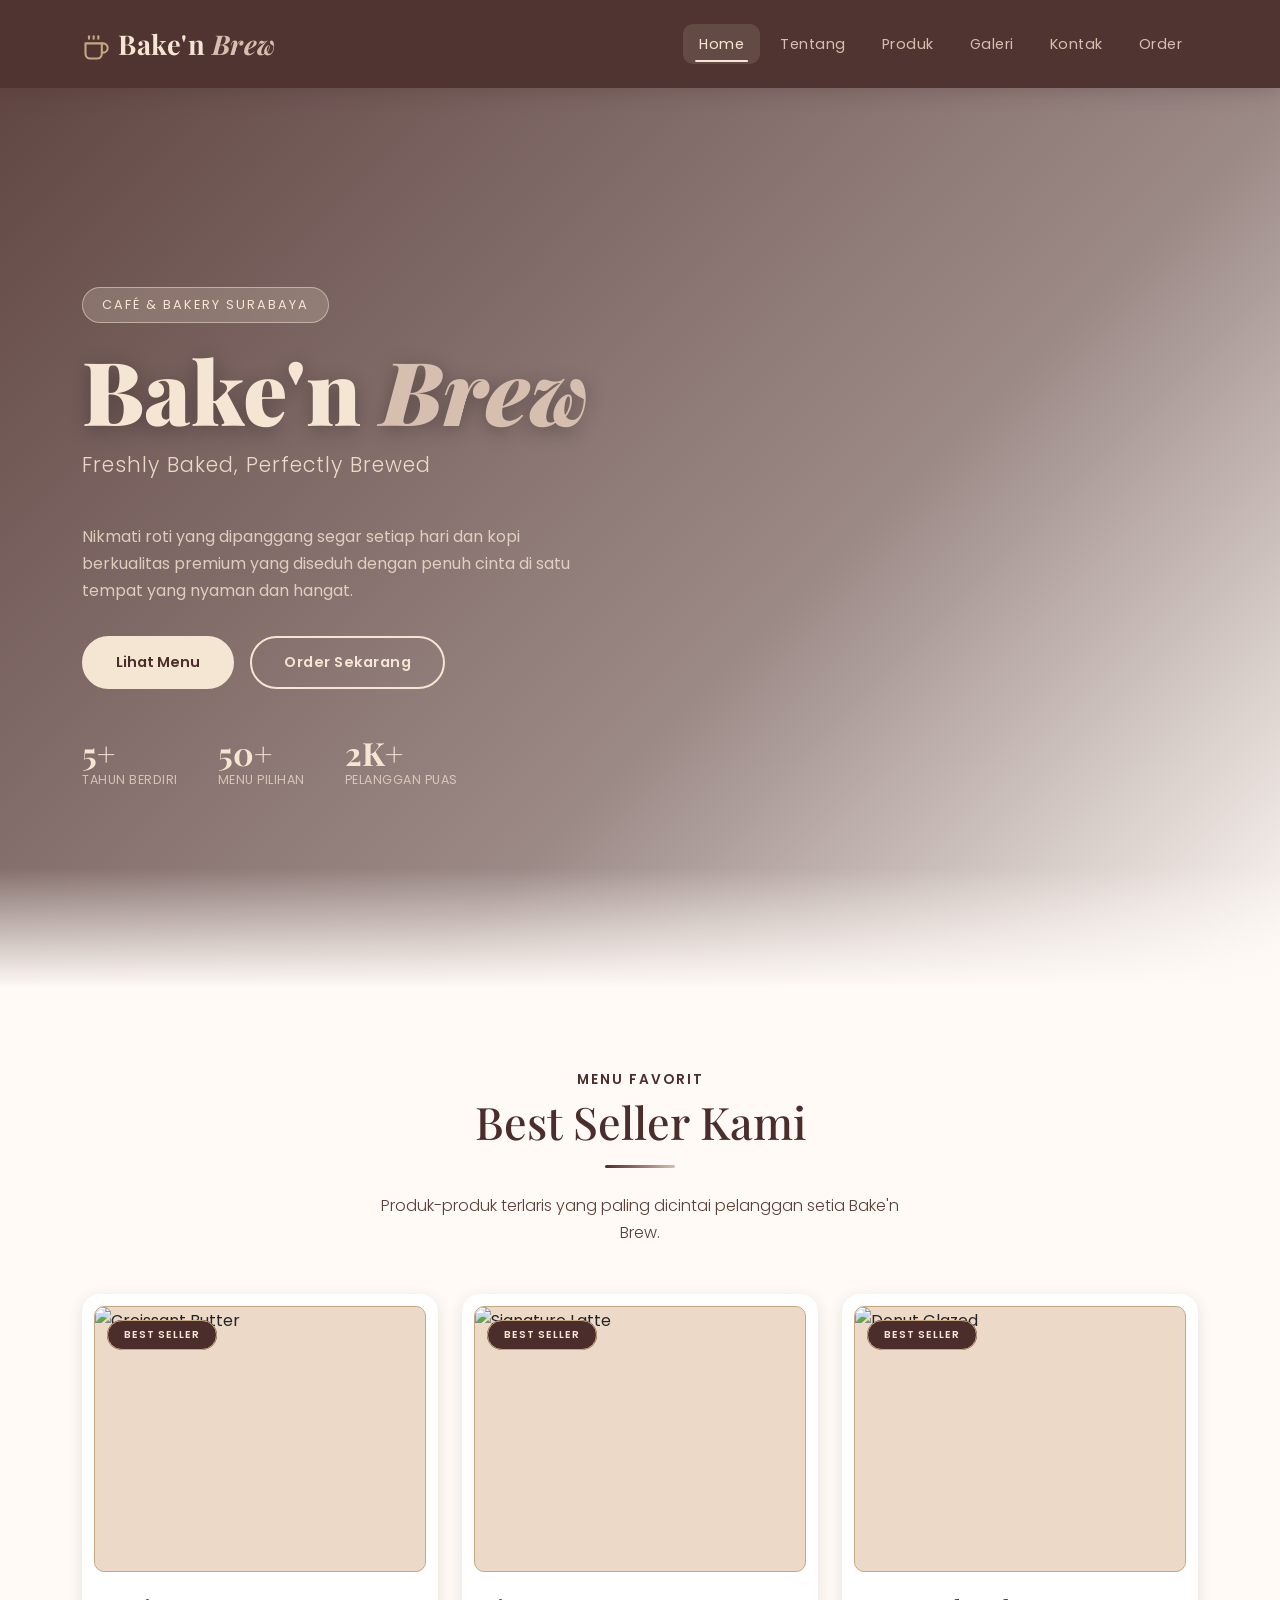
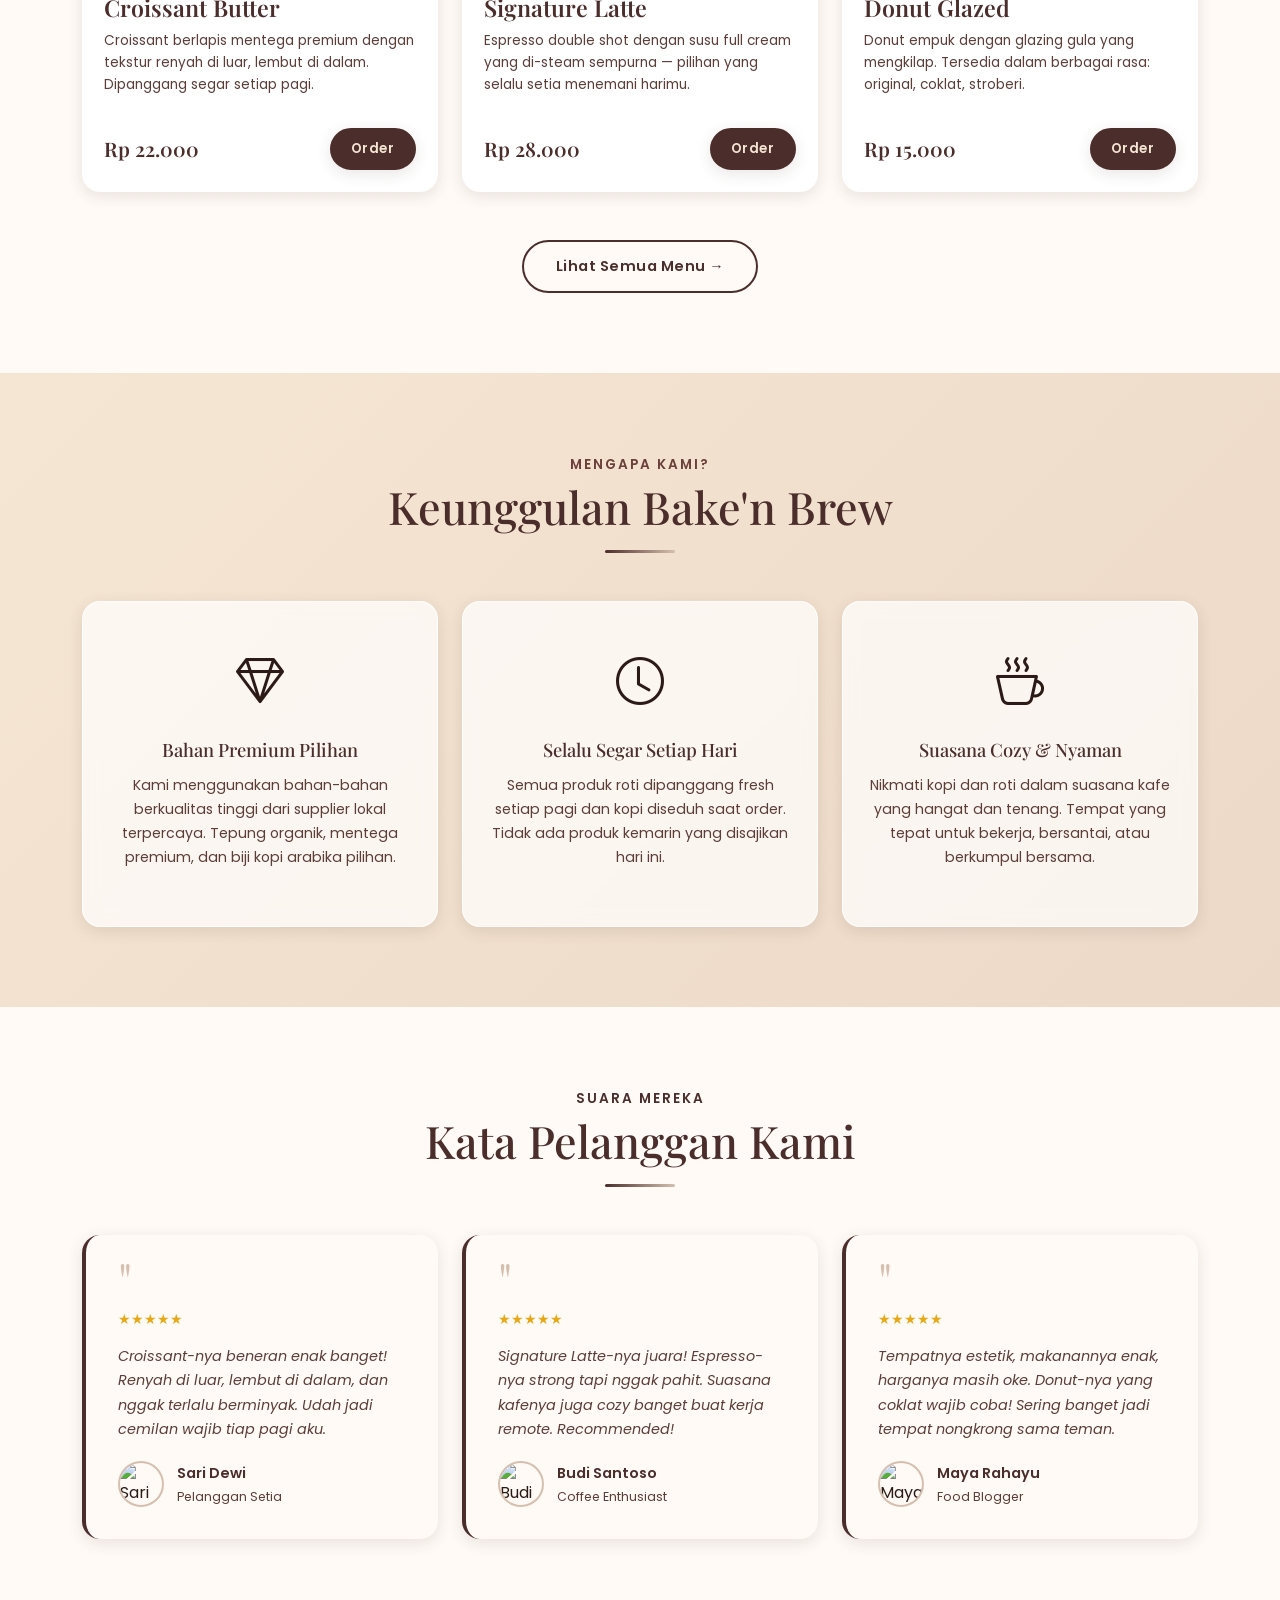
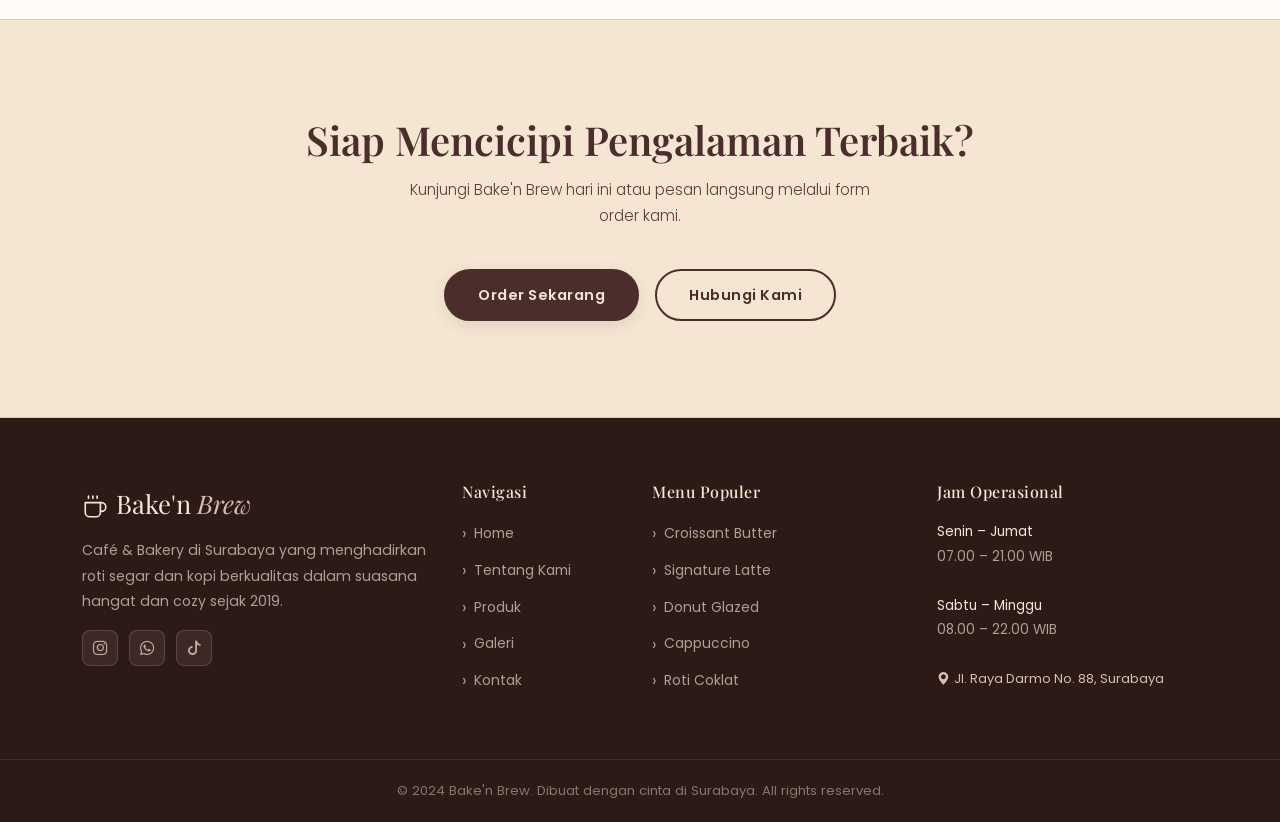
==== commit 29df21b7: "Revisi Final & P2: Optimasi Gambar WebP, Sinkronisasi Cerita Tim, Tautan Footer Cerdas, Logo SVG, & " ====
--- a/index.html
+++ b/index.html
@@ -1,307 +1,317 @@
 <!DOCTYPE html>
 <html lang="id">
 <head>
-  <meta charset="UTF-8" />
-  <meta name="viewport" content="width=device-width, initial-scale=1.0" />
-  <title>Bake'n Brew – Freshly Baked, Perfectly Brewed</title>
-  <link rel="icon" href="data:image/svg+xml,<svg xmlns='http://www.w3.org/2000/svg' viewBox='0 0 100 100'><text y='.9em' font-size='90'>☕</text></svg>" />
-  <!-- Bootstrap CSS -->
-  <link href="https://cdn.jsdelivr.net/npm/bootstrap@5.3.3/dist/css/bootstrap.min.css" rel="stylesheet" />
-  <!-- Bootstrap Icons -->
-  <link href="https://cdn.jsdelivr.net/npm/bootstrap-icons@1.11.3/font/bootstrap-icons.css" rel="stylesheet" />
-  <!-- Custom CSS -->
-  <link rel="stylesheet" href="css/style.css" />
+ <meta charset="UTF-8" />
+ <meta name="viewport" content="width=device-width, initial-scale=1.0" />
+ <title>Bake'n Brew – Freshly Baked, Perfectly Brewed</title>
+ <link rel="icon" href="data:image/svg+xml,<svg xmlns='http://www.w3.org/2000/svg' viewBox='0 0 100 100'><text y='.9em' font-size='90'></text></svg>" />
+ <!-- Bootstrap CSS -->
+ <link href="https://cdn.jsdelivr.net/npm/bootstrap@5.3.3/dist/css/bootstrap.min.css" rel="stylesheet" />
+ <!-- Bootstrap Icons -->
+ <link href="https://cdn.jsdelivr.net/npm/bootstrap-icons@1.11.3/font/bootstrap-icons.css" rel="stylesheet" />
+ <!-- Custom CSS -->
+ <link rel="stylesheet" href="css/style.css?v=3.0" />
 </head>
 <body>
 
 <!-- ======================== NAVBAR ======================== -->
 <nav class="navbar navbar-expand-lg">
-  <div class="container">
-    <a class="navbar-brand" href="index.html">
-      <span class="logo-icon">☕</span>Bake'n <span>Brew</span>
-    </a>
-    <button class="navbar-toggler" type="button" data-bs-toggle="collapse" data-bs-target="#navbarMain">
-      <span class="navbar-toggler-icon"></span>
-    </button>
-    <div class="collapse navbar-collapse" id="navbarMain">
-      <ul class="navbar-nav ms-auto gap-1">
-        <li class="nav-item"><a class="nav-link" href="index.html">Home</a></li>
-        <li class="nav-item"><a class="nav-link" href="about.html">Tentang</a></li>
-        <li class="nav-item"><a class="nav-link" href="product.html">Produk</a></li>
-        <li class="nav-item"><a class="nav-link" href="gallery.html">Galeri</a></li>
-        <li class="nav-item"><a class="nav-link" href="contact.html">Kontak</a></li>
-        <li class="nav-item"><a class="nav-link" href="form.html">Order</a></li>
-      </ul>
-    </div>
-  </div>
+ <div class="container">
+   <a class="navbar-brand" href="index.html">
+    <svg xmlns="http://www.w3.org/2000/svg" viewBox="0 0 24 24" fill="none" stroke="currentColor" stroke-width="1.8" stroke-linecap="round" stroke-linejoin="round" class="me-2" style="width: 28px; height: 28px; vertical-align: middle; color: var(--accent-gold);">
+      <path d="M17 8h1a4 4 0 1 1 0 8h-1" />
+      <path d="M3 8h14v9a4 4 0 0 1-4 4H7a4 4 0 0 1-4-4V8z" />
+      <line x1="6" y1="2" x2="6" y2="4" />
+      <line x1="10" y1="2" x2="10" y2="4" />
+      <line x1="14" y1="2" x2="14" y2="4" />
+    </svg>Bake'n <span>Brew</span>
+   </a>
+  <button class="navbar-toggler" type="button" data-bs-toggle="collapse" data-bs-target="#navbarMain">
+   <span class="navbar-toggler-icon"></span>
+  </button>
+  <div class="collapse navbar-collapse" id="navbarMain">
+   <ul class="navbar-nav ms-auto gap-1">
+    <li class="nav-item"><a class="nav-link" href="index.html">Home</a></li>
+    <li class="nav-item"><a class="nav-link" href="about.html">Tentang</a></li>
+    <li class="nav-item"><a class="nav-link" href="product.html">Produk</a></li>
+    <li class="nav-item"><a class="nav-link" href="gallery.html">Galeri</a></li>
+    <li class="nav-item"><a class="nav-link" href="contact.html">Kontak</a></li>
+    <li class="nav-item"><a class="nav-link" href="form.html">Order</a></li>
+   </ul>
+  </div>
+ </div>
 </nav>
 
 <!-- ======================== HERO ======================== -->
 <section class="hero-section">
-  <div class="container">
-    <div class="hero-content col-lg-7">
-      <div class="hero-badge">☕ Café & Bakery Surabaya</div>
-      <h1 class="hero-title">Bake'n <span>Brew</span></h1>
-      <p class="hero-tagline">Freshly Baked, Perfectly Brewed</p>
-      <p style="color:rgba(245,230,211,0.8);font-size:1rem;max-width:500px;margin-bottom:2rem;">
-        Nikmati roti yang dipanggang segar setiap hari dan kopi berkualitas premium yang diseduh dengan penuh cinta — semua di satu tempat yang nyaman dan hangat.
-      </p>
-      <div class="d-flex gap-3 flex-wrap">
-        <a href="product.html" class="btn-cream">🧁 Lihat Menu</a>
-        <a href="form.html" class="btn-outline-brown" style="color:var(--cream);border-color:var(--cream);">Order Sekarang</a>
-      </div>
-      <div class="hero-stats">
-        <div class="hero-stat">
-          <div class="number">5+</div>
-          <div class="label">Tahun Berdiri</div>
-        </div>
-        <div class="hero-stat">
-          <div class="number">50+</div>
-          <div class="label">Menu Pilihan</div>
-        </div>
-        <div class="hero-stat">
-          <div class="number">2K+</div>
-          <div class="label">Pelanggan Puas</div>
-        </div>
-      </div>
-    </div>
-  </div>
-  <div class="scroll-indicator">
-    <div class="mouse"><div class="wheel"></div></div>
-  </div>
+ <div class="container">
+  <div class="hero-content col-lg-7">
+   <div class="hero-badge"> Café & Bakery Surabaya</div>
+   <h1 class="hero-title">Bake'n <span>Brew</span></h1>
+   <p class="hero-tagline">Freshly Baked, Perfectly Brewed</p>
+   <p style="color:rgba(245,230,211,0.8);font-size:1rem;max-width:500px;margin-bottom:2rem;">
+    Nikmati roti yang dipanggang segar setiap hari dan kopi berkualitas premium yang diseduh dengan penuh cinta di satu tempat yang nyaman dan hangat.
+   </p>
+   <div class="d-flex gap-3 flex-wrap">
+    <a href="product.html" class="btn-cream"> Lihat Menu</a>
+    <a href="form.html" class="btn-outline-brown" style="color:var(--cream);border-color:var(--cream);">Order Sekarang</a>
+   </div>
+   <div class="hero-stats">
+    <div class="hero-stat">
+     <div class="number">5+</div>
+     <div class="label">Tahun Berdiri</div>
+    </div>
+    <div class="hero-stat">
+     <div class="number">50+</div>
+     <div class="label">Menu Pilihan</div>
+    </div>
+    <div class="hero-stat">
+     <div class="number">2K+</div>
+     <div class="label">Pelanggan Puas</div>
+    </div>
+   </div>
+  </div>
+ </div>
 </section>
 
 <!-- ======================== BEST SELLER ======================== -->
 <section class="bestseller-section">
-  <div class="container">
-    <div class="text-center mb-5 fade-in-up">
-      <p class="text-brown fw-semibold mb-1" style="font-size:.85rem;letter-spacing:2px;text-transform:uppercase;">Menu Favorit</p>
-      <h2 class="section-title">Best Seller Kami</h2>
-      <div class="divider"></div>
-      <p class="section-subtitle">Produk-produk terlaris yang paling dicintai pelanggan setia Bake'n Brew.</p>
-    </div>
-    <div class="row g-4">
-      <!-- Card 1 -->
-      <div class="col-md-4 fade-in-up delay-1">
-        <div class="product-card card h-100">
-          <div style="overflow:hidden;">
-            <img src="https://images.unsplash.com/photo-1555507036-ab1f4038808a?w=600&q=80"
-                 class="card-img-top" alt="Croissant Butter" />
-          </div>
-          <div class="card-body d-flex flex-column">
-            <div class="d-flex justify-content-between align-items-start mb-2">
-              <h5 class="card-title mb-0">Croissant Butter</h5>
-              <span class="badge-bestseller">Best Seller</span>
-            </div>
-            <p class="card-text flex-grow-1">Croissant berlapis mentega premium dengan tekstur renyah di luar, lembut di dalam. Dipanggang segar setiap pagi.</p>
-            <div class="d-flex justify-content-between align-items-center mt-3">
-              <span class="price">Rp 22.000</span>
-              <a href="form.html" class="btn-primary-brown" style="padding:.5rem 1.2rem;font-size:.82rem;">Order</a>
-            </div>
-          </div>
-        </div>
-      </div>
-      <!-- Card 2 -->
-      <div class="col-md-4 fade-in-up delay-2">
-        <div class="product-card card h-100">
-          <div style="overflow:hidden;">
-            <img src="https://images.unsplash.com/photo-1514432324607-a09d9b4aefdd?w=600&q=80"
-                 class="card-img-top" alt="Signature Latte" />
-          </div>
-          <div class="card-body d-flex flex-column">
-            <div class="d-flex justify-content-between align-items-start mb-2">
-              <h5 class="card-title mb-0">Signature Latte</h5>
-              <span class="badge-bestseller">Best Seller</span>
-            </div>
-            <p class="card-text flex-grow-1">Espresso double shot dengan susu full cream yang di-steam sempurna — pilihan yang selalu setia menemani harimu.</p>
-            <div class="d-flex justify-content-between align-items-center mt-3">
-              <span class="price">Rp 28.000</span>
-              <a href="form.html" class="btn-primary-brown" style="padding:.5rem 1.2rem;font-size:.82rem;">Order</a>
-            </div>
-          </div>
-        </div>
-      </div>
-      <!-- Card 3 -->
-      <div class="col-md-4 fade-in-up delay-3">
-        <div class="product-card card h-100">
-          <div style="overflow:hidden;">
-            <img src="https://images.unsplash.com/photo-1585459441171-70a603cd5e46?q=80&w=1170&auto=format&fit=crop&ixlib=rb-4.1.0&ixid=M3wxMjA3fDB8MHxwaG90by1wYWdlfHx8fGVufDB8fHx8fA%3D%3D"
-                 class="card-img-top" alt="Donut Glazed" />
-          </div>
-          <div class="card-body d-flex flex-column">
-            <div class="d-flex justify-content-between align-items-start mb-2">
-              <h5 class="card-title mb-0">Donut Glazed</h5>
-              <span class="badge-bestseller">Best Seller</span>
-            </div>
-            <p class="card-text flex-grow-1">Donut empuk dengan glazing gula yang mengkilap. Tersedia dalam berbagai rasa: original, coklat, stroberi.</p>
-            <div class="d-flex justify-content-between align-items-center mt-3">
-              <span class="price">Rp 15.000</span>
-              <a href="form.html" class="btn-primary-brown" style="padding:.5rem 1.2rem;font-size:.82rem;">Order</a>
-            </div>
-          </div>
-        </div>
-      </div>
-    </div>
-    <div class="text-center mt-5 fade-in-up">
-      <a href="product.html" class="btn-outline-brown">Lihat Semua Menu →</a>
-    </div>
-  </div>
+ <div class="container">
+  <div class="text-center mb-5 fade-in-up">
+   <p class="text-brown fw-semibold mb-1" style="font-size:.85rem;letter-spacing:2px;text-transform:uppercase;">Menu Favorit</p>
+   <h2 class="section-title">Best Seller Kami</h2>
+   <div class="divider"></div>
+   <p class="section-subtitle">Produk-produk terlaris yang paling dicintai pelanggan setia Bake'n Brew.</p>
+  </div>
+  <div class="row g-4">
+   <!-- Card 1 -->
+   <div class="col-md-4 fade-in-up delay-1">
+    <div class="product-card card h-100">
+     <div style="overflow:hidden;position:relative;">
+      <img src="https://images.unsplash.com/photo-1555507036-ab1f4038808a?w=600&q=80&fm=webp"
+         class="card-img-top" alt="Croissant Butter" loading="lazy" />
+      <div style="position:absolute;top:10px;left:10px;">
+       <span class="badge-bestseller">Best Seller</span>
+      </div>
+     </div>
+     <div class="card-body d-flex flex-column">
+      <h5 class="card-title mb-2">Croissant Butter</h5>
+      <p class="card-text flex-grow-1">Croissant berlapis mentega premium dengan tekstur renyah di luar, lembut di dalam. Dipanggang segar setiap pagi.</p>
+      <div class="d-flex justify-content-between align-items-center mt-3">
+       <span class="price">Rp 22.000</span>
+       <a href="form.html" class="btn-primary-brown" style="padding:.5rem 1.2rem;font-size:.82rem;">Order</a>
+      </div>
+     </div>
+    </div>
+   </div>
+   <!-- Card 2 -->
+   <div class="col-md-4 fade-in-up delay-2">
+    <div class="product-card card h-100">
+     <div style="overflow:hidden;position:relative;">
+      <img src="https://images.unsplash.com/photo-1514432324607-a09d9b4aefdd?w=600&q=80&fm=webp"
+         class="card-img-top" alt="Signature Latte" loading="lazy" />
+      <div style="position:absolute;top:10px;left:10px;">
+       <span class="badge-bestseller">Best Seller</span>
+      </div>
+     </div>
+     <div class="card-body d-flex flex-column">
+      <h5 class="card-title mb-2">Signature Latte</h5>
+      <p class="card-text flex-grow-1">Espresso double shot dengan susu full cream yang di-steam sempurna — pilihan yang selalu setia menemani harimu.</p>
+      <div class="d-flex justify-content-between align-items-center mt-3">
+       <span class="price">Rp 28.000</span>
+       <a href="form.html" class="btn-primary-brown" style="padding:.5rem 1.2rem;font-size:.82rem;">Order</a>
+      </div>
+     </div>
+    </div>
+   </div>
+   <!-- Card 3 -->
+   <div class="col-md-4 fade-in-up delay-3">
+    <div class="product-card card h-100">
+     <div style="overflow:hidden;position:relative;">
+      <img src="https://images.unsplash.com/photo-1585459441171-70a603cd5e46?q=80&w=1170&auto=format&fit=crop&ixlib=rb-4.1.0&ixid=M3wxMjA3fDB8MHxwaG90by1wYWdlfHx8fGVufDB8fHx8fA%3D%3D&fm=webp"
+         class="card-img-top" alt="Donut Glazed" loading="lazy" />
+      <div style="position:absolute;top:10px;left:10px;">
+       <span class="badge-bestseller">Best Seller</span>
+      </div>
+     </div>
+     <div class="card-body d-flex flex-column">
+      <h5 class="card-title mb-2">Donut Glazed</h5>
+      <p class="card-text flex-grow-1">Donut empuk dengan glazing gula yang mengkilap. Tersedia dalam berbagai rasa: original, coklat, stroberi.</p>
+      <div class="d-flex justify-content-between align-items-center mt-3">
+       <span class="price">Rp 15.000</span>
+       <a href="form.html" class="btn-primary-brown" style="padding:.5rem 1.2rem;font-size:.82rem;">Order</a>
+      </div>
+     </div>
+    </div>
+   </div>
+  </div>
+  <div class="text-center mt-5 fade-in-up">
+   <a href="product.html" class="btn-outline-brown">Lihat Semua Menu →</a>
+  </div>
+ </div>
 </section>
 
 <!-- ======================== WHY CHOOSE US ======================== -->
 <section class="why-section">
-  <div class="container">
-    <div class="text-center mb-5 fade-in-up">
-      <p class="fw-semibold mb-1" style="font-size:.85rem;letter-spacing:2px;text-transform:uppercase;color:var(--brown-mid);">Mengapa Kami?</p>
-      <h2 class="section-title">Keunggulan Bake'n Brew</h2>
-      <div class="divider"></div>
-    </div>
-    <div class="row g-4">
-      <div class="col-md-4 fade-in-up delay-1">
-        <div class="why-card">
-          <span class="why-icon">🌾</span>
-          <h4>Bahan Premium Pilihan</h4>
-          <p>Kami menggunakan bahan-bahan berkualitas tinggi dari supplier lokal terpercaya. Tepung organik, mentega premium, dan biji kopi arabika pilihan.</p>
-        </div>
-      </div>
-      <div class="col-md-4 fade-in-up delay-2">
-        <div class="why-card">
-          <span class="why-icon">🕐</span>
-          <h4>Selalu Segar Setiap Hari</h4>
-          <p>Semua produk roti dipanggang fresh setiap pagi dan kopi diseduh saat order. Tidak ada produk kemarin yang disajikan hari ini.</p>
-        </div>
-      </div>
-      <div class="col-md-4 fade-in-up delay-3">
-        <div class="why-card">
-          <span class="why-icon">☕</span>
-          <h4>Suasana Cozy & Nyaman</h4>
-          <p>Nikmati kopi dan roti dalam suasana kafe yang hangat dan tenang. Tempat yang tepat untuk bekerja, bersantai, atau berkumpul bersama.</p>
-        </div>
-      </div>
-    </div>
-  </div>
+ <div class="container">
+  <div class="text-center mb-5 fade-in-up">
+   <p class="fw-semibold mb-1" style="font-size:.85rem;letter-spacing:2px;text-transform:uppercase;color:var(--brown-mid);">Mengapa Kami?</p>
+   <h2 class="section-title">Keunggulan Bake'n Brew</h2>
+   <div class="divider"></div>
+  </div>
+  <div class="row g-4">
+   <div class="col-md-4 fade-in-up delay-1">
+    <div class="why-card">
+     <span class="why-icon"><i class="bi bi-gem"></i></span>
+     <h4>Bahan Premium Pilihan</h4>
+     <p>Kami menggunakan bahan-bahan berkualitas tinggi dari supplier lokal terpercaya. Tepung organik, mentega premium, dan biji kopi arabika pilihan.</p>
+    </div>
+   </div>
+   <div class="col-md-4 fade-in-up delay-2">
+    <div class="why-card">
+     <span class="why-icon"><i class="bi bi-clock"></i></span>
+     <h4>Selalu Segar Setiap Hari</h4>
+     <p>Semua produk roti dipanggang fresh setiap pagi dan kopi diseduh saat order. Tidak ada produk kemarin yang disajikan hari ini.</p>
+    </div>
+   </div>
+   <div class="col-md-4 fade-in-up delay-3">
+    <div class="why-card">
+     <span class="why-icon"><i class="bi bi-cup-hot"></i></span>
+     <h4>Suasana Cozy & Nyaman</h4>
+     <p>Nikmati kopi dan roti dalam suasana kafe yang hangat dan tenang. Tempat yang tepat untuk bekerja, bersantai, atau berkumpul bersama.</p>
+    </div>
+   </div>
+  </div>
+ </div>
 </section>
 
 <!-- ======================== TESTIMONI ======================== -->
 <section class="testi-section">
-  <div class="container">
-    <div class="text-center mb-5 fade-in-up">
-      <p class="text-brown fw-semibold mb-1" style="font-size:.85rem;letter-spacing:2px;text-transform:uppercase;">Suara Mereka</p>
-      <h2 class="section-title">Kata Pelanggan Kami</h2>
-      <div class="divider"></div>
-    </div>
-    <div class="row g-4">
-      <div class="col-md-4 fade-in-up delay-1">
-        <div class="testi-card">
-          <div class="quote">"</div>
-          <div class="stars">★★★★★</div>
-          <p class="review">Croissant-nya beneran enak banget! Renyah di luar, lembut di dalam, dan nggak terlalu berminyak. Udah jadi cemilan wajib tiap pagi aku.</p>
-          <div class="testi-author">
-            <img src="https://images.unsplash.com/photo-1494790108377-be9c29b29330?w=100&q=80" class="avatar" alt="Sari" />
-            <div>
-              <div class="name">Sari Dewi</div>
-              <div class="role">Pelanggan Setia</div>
-            </div>
-          </div>
-        </div>
-      </div>
-      <div class="col-md-4 fade-in-up delay-2">
-        <div class="testi-card">
-          <div class="quote">"</div>
-          <div class="stars">★★★★★</div>
-          <p class="review">Signature Latte-nya juara! Espresso-nya strong tapi nggak pahit. Suasana kafenya juga cozy banget buat kerja remote. Recommended!</p>
-          <div class="testi-author">
-            <img src="https://images.unsplash.com/photo-1507003211169-0a1dd7228f2d?w=100&q=80" class="avatar" alt="Budi" />
-            <div>
-              <div class="name">Budi Santoso</div>
-              <div class="role">Coffee Enthusiast</div>
-            </div>
-          </div>
-        </div>
-      </div>
-      <div class="col-md-4 fade-in-up delay-3">
-        <div class="testi-card">
-          <div class="quote">"</div>
-          <div class="stars">★★★★★</div>
-          <p class="review">Tempatnya estetik, makanannya enak, harganya masih oke. Donut-nya yang coklat wajib coba! Sering banget jadi tempat nongkrong sama teman.</p>
-          <div class="testi-author">
-            <img src="https://images.unsplash.com/photo-1438761681033-6461ffad8d80?w=100&q=80" class="avatar" alt="Maya" />
-            <div>
-              <div class="name">Maya Rahayu</div>
-              <div class="role">Food Blogger</div>
-            </div>
-          </div>
-        </div>
-      </div>
-    </div>
-  </div>
+ <div class="container">
+  <div class="text-center mb-5 fade-in-up">
+   <p class="text-brown fw-semibold mb-1" style="font-size:.85rem;letter-spacing:2px;text-transform:uppercase;">Suara Mereka</p>
+   <h2 class="section-title">Kata Pelanggan Kami</h2>
+   <div class="divider"></div>
+  </div>
+  <div class="row g-4">
+   <div class="col-md-4 fade-in-up delay-1">
+    <div class="testi-card">
+     <div class="quote">"</div>
+     <div class="stars">★★★★★</div>
+     <p class="review">Croissant-nya beneran enak banget! Renyah di luar, lembut di dalam, dan nggak terlalu berminyak. Udah jadi cemilan wajib tiap pagi aku.</p>
+     <div class="testi-author">
+      <img src="https://images.unsplash.com/photo-1494790108377-be9c29b29330?w=100&q=80&fm=webp" class="avatar" alt="Sari" loading="lazy" />
+      <div>
+       <div class="name">Sari Dewi</div>
+       <div class="role">Pelanggan Setia</div>
+      </div>
+     </div>
+    </div>
+   </div>
+   <div class="col-md-4 fade-in-up delay-2">
+    <div class="testi-card">
+     <div class="quote">"</div>
+     <div class="stars">★★★★★</div>
+     <p class="review">Signature Latte-nya juara! Espresso-nya strong tapi nggak pahit. Suasana kafenya juga cozy banget buat kerja remote. Recommended!</p>
+     <div class="testi-author">
+      <img src="https://images.unsplash.com/photo-1507003211169-0a1dd7228f2d?w=100&q=80&fm=webp" class="avatar" alt="Budi" loading="lazy" />
+      <div>
+       <div class="name">Budi Santoso</div>
+       <div class="role">Coffee Enthusiast</div>
+      </div>
+     </div>
+    </div>
+   </div>
+   <div class="col-md-4 fade-in-up delay-3">
+    <div class="testi-card">
+     <div class="quote">"</div>
+     <div class="stars">★★★★★</div>
+     <p class="review">Tempatnya estetik, makanannya enak, harganya masih oke. Donut-nya yang coklat wajib coba! Sering banget jadi tempat nongkrong sama teman.</p>
+     <div class="testi-author">
+      <img src="https://images.unsplash.com/photo-1438761681033-6461ffad8d80?w=100&q=80&fm=webp" class="avatar" alt="Maya" loading="lazy" />
+      <div>
+       <div class="name">Maya Rahayu</div>
+       <div class="role">Food Blogger</div>
+      </div>
+     </div>
+    </div>
+   </div>
+  </div>
+ </div>
 </section>
 
 <!-- ======================== CTA BANNER ======================== -->
-<section style="padding:4rem 0;background:var(--brown-dark);">
-  <div class="container text-center fade-in-up">
-    <h2 style="font-family:'Playfair Display',serif;color:var(--cream);font-size:2.2rem;margin-bottom:0.8rem;">
-      Siap Mencicipi Pengalaman Terbaik?
-    </h2>
-    <p style="color:rgba(245,230,211,0.75);margin-bottom:2rem;max-width:480px;margin-left:auto;margin-right:auto;">
-      Kunjungi Bake'n Brew hari ini atau pesan langsung melalui form order kami.
-    </p>
-    <div class="d-flex gap-3 justify-content-center flex-wrap">
-      <a href="form.html" class="btn-cream">Order Sekarang</a>
-      <a href="contact.html" class="btn-outline-brown" style="color:var(--cream);border-color:var(--cream);">Hubungi Kami</a>
-    </div>
-  </div>
+<section style="padding: 6rem 0; background: var(--cream); border-top: 1px solid var(--border-color); border-bottom: 1px solid var(--border-color);">
+ <div class="container text-center fade-in-up">
+  <h2 style="font-family:'Playfair Display',serif;color:var(--brown-dark);font-size:2.5rem;margin-bottom:0.8rem;font-weight:600;">
+   Siap Mencicipi Pengalaman Terbaik?
+  </h2>
+  <p style="color:var(--text-mid);margin-bottom:2.5rem;max-width:480px;margin-left:auto;margin-right:auto;font-weight:300;font-size:0.95rem;">
+   Kunjungi Bake'n Brew hari ini atau pesan langsung melalui form order kami.
+  </p>
+  <div class="d-flex gap-3 justify-content-center flex-wrap">
+   <a href="form.html" class="btn-primary-brown">Order Sekarang</a>
+   <a href="contact.html" class="btn-outline-brown">Hubungi Kami</a>
+  </div>
+ </div>
 </section>
 
 <!-- ======================== FOOTER ======================== -->
 <footer class="footer">
+ <div class="container">
+  <div class="row g-4">
+   <div class="col-lg-4 col-md-6">
+    <div class="footer-brand">
+     <svg xmlns="http://www.w3.org/2000/svg" viewBox="0 0 24 24" fill="none" stroke="currentColor" stroke-width="1.5" stroke-linecap="round" stroke-linejoin="round" class="me-2" style="width: 26px; height: 26px; vertical-align: middle; color: var(--cream);">
+       <path d="M17 8h1a4 4 0 1 1 0 8h-1" />
+       <path d="M3 8h14v9a4 4 0 0 1-4 4H7a4 4 0 0 1-4-4V8z" />
+       <line x1="6" y1="2" x2="6" y2="4" />
+       <line x1="10" y1="2" x2="10" y2="4" />
+       <line x1="14" y1="2" x2="14" y2="4" />
+     </svg>Bake'n <span>Brew</span>
+    </div>
+    <p>Café & Bakery di Surabaya yang menghadirkan roti segar dan kopi berkualitas dalam suasana hangat dan cozy sejak 2019.</p>
+    <div class="footer-social">
+     <a href="https://www.instagram.com/natasyajollyn/" target="_blank" rel="noopener noreferrer"><i class="bi bi-instagram"></i></a>
+     <a href="https://wa.me/6282335871770" target="_blank" rel="noopener noreferrer"><i class="bi bi-whatsapp"></i></a>
+     <a href="https://www.tiktok.com/@lynnatzz?_r=1&_t=ZS-96sLinjnNw1" target="_blank" rel="noopener noreferrer"><i class="bi bi-tiktok"></i></a>
+    </div>
+   </div>
+   <div class="col-lg-2 col-md-6">
+    <h6>Navigasi</h6>
+    <ul class="footer-links">
+     <li><a href="index.html">Home</a></li>
+     <li><a href="about.html">Tentang Kami</a></li>
+     <li><a href="product.html">Produk</a></li>
+     <li><a href="gallery.html">Galeri</a></li>
+     <li><a href="contact.html">Kontak</a></li>
+    </ul>
+   </div>
+   <div class="col-lg-3 col-md-6">
+    <h6>Menu Populer</h6>
+    <ul class="footer-links">
+     <li><a href="product.html#croissant-butter">Croissant Butter</a></li>
+     <li><a href="product.html#signature-latte">Signature Latte</a></li>
+     <li><a href="product.html#donut-glazed">Donut Glazed</a></li>
+     <li><a href="product.html#cappuccino">Cappuccino</a></li>
+     <li><a href="product.html#roti-coklat">Roti Coklat</a></li>
+    </ul>
+   </div>
+   <div class="col-lg-3 col-md-6">
+    <h6>Jam Operasional</h6>
+    <p style="font-size:.85rem;">
+     <span style="color:var(--cream)">Senin – Jumat</span><br>07.00 – 21.00 WIB<br><br>
+     <span style="color:var(--cream)">Sabtu – Minggu</span><br>08.00 – 22.00 WIB<br><br>
+     <span style="color:var(--beige);font-size:.8rem;"><i class="bi bi-geo-alt-fill me-1"></i>Jl. Raya Darmo No. 88, Surabaya</span>
+    </p>
+   </div>
+  </div>
+ </div>
+ <div class="footer-bottom">
   <div class="container">
-    <div class="row g-4">
-      <div class="col-lg-4 col-md-6">
-        <div class="footer-brand">☕ Bake'n <span>Brew</span></div>
-        <p>Café & Bakery di Surabaya yang menghadirkan roti segar dan kopi berkualitas dalam suasana hangat dan cozy sejak 2019.</p>
-        <div class="footer-social">
-          <a href="#"><i class="bi bi-instagram"></i></a>
-          <a href="#"><i class="bi bi-facebook"></i></a>
-          <a href="#"><i class="bi bi-whatsapp"></i></a>
-          <a href="#"><i class="bi bi-tiktok"></i></a>
-        </div>
-      </div>
-      <div class="col-lg-2 col-md-6">
-        <h6>Navigasi</h6>
-        <ul class="footer-links">
-          <li><a href="index.html">Home</a></li>
-          <li><a href="about.html">Tentang Kami</a></li>
-          <li><a href="product.html">Produk</a></li>
-          <li><a href="gallery.html">Galeri</a></li>
-          <li><a href="contact.html">Kontak</a></li>
-        </ul>
-      </div>
-      <div class="col-lg-3 col-md-6">
-        <h6>Menu Populer</h6>
-        <ul class="footer-links">
-          <li><a href="product.html">Croissant Butter</a></li>
-          <li><a href="product.html">Signature Latte</a></li>
-          <li><a href="product.html">Donut Glazed</a></li>
-          <li><a href="product.html">Cappuccino</a></li>
-          <li><a href="product.html">Roti Coklat</a></li>
-        </ul>
-      </div>
-      <div class="col-lg-3 col-md-6">
-        <h6>Jam Operasional</h6>
-        <p style="font-size:.85rem;">
-          <span style="color:var(--cream)">Senin – Jumat</span><br>07.00 – 21.00 WIB<br><br>
-          <span style="color:var(--cream)">Sabtu – Minggu</span><br>08.00 – 22.00 WIB<br><br>
-          <span style="color:var(--beige);font-size:.8rem;"><i class="bi bi-geo-alt-fill me-1"></i>Jl. Raya Darmo No. 88, Surabaya</span>
-        </p>
-      </div>
-    </div>
-  </div>
-  <div class="footer-bottom">
-    <div class="container">
-      <p>© 2024 Bake'n Brew. Dibuat dengan ❤️ di Surabaya. All rights reserved.</p>
-    </div>
-  </div>
+   <p>© 2024 Bake'n Brew. Dibuat dengan cinta di Surabaya. All rights reserved.</p>
+  </div>
+ </div>
 </footer>
 
 <!-- Bootstrap JS -->
--- a/css/style.css
+++ b/css/style.css
@@ -1,27 +1,29 @@
 /* =============================================
-   BAKE'N BREW - Main Stylesheet
-   ============================================= */
+  BAKE'N BREW - Main Stylesheet
+  ============================================= */
 
 @import url('https://fonts.googleapis.com/css2?family=Playfair+Display:ital,wght@0,400;0,600;0,700;0,900;1,400;1,600&family=Poppins:wght@300;400;500;600&display=swap');
 
 /* --- CSS Variables --- */
 :root {
-  --brown-dark:  #4B2E2B;
-  --brown-mid:   #6B3F3A;
-  --brown-light: #8B5E58;
-  --cream:       #F5E6D3;
-  --beige:       #D6BFAF;
-  --beige-light: #EDD9C8;
-  --white:       #FFFAF6;
-  --text-dark:   #2C1A17;
-  --text-mid:    #5C3D38;
-  --shadow-sm:   0 4px 15px rgba(75,46,43,0.12);
-  --shadow-md:   0 8px 30px rgba(75,46,43,0.18);
-  --shadow-lg:   0 16px 50px rgba(75,46,43,0.22);
-  --radius-sm:   10px;
-  --radius-md:   18px;
-  --radius-lg:   28px;
-  --transition:  all 0.35s cubic-bezier(0.25, 0.8, 0.25, 1);
+ --brown-dark: #4B2E2B;
+ --brown-mid:  #6B3F3A;
+ --brown-light: #8B5E58;
+ --cream:    #F5E6D3;
+ --beige:    #D6BFAF;
+ --beige-light: #EDD9C8;
+ --white:    #FFFAF6;
+ --text-dark:  #2C1A17;
+ --text-mid:  #5C3D38;
+ --shadow-sm:  0 4px 15px rgba(75,46,43,0.12);
+ --shadow-md:  0 8px 30px rgba(75,46,43,0.18);
+ --shadow-lg:  0 16px 50px rgba(75,46,43,0.22);
+ --radius-sm:  10px;
+ --radius-md:  18px;
+ --radius-lg:  28px;
+ --transition: all 0.35s cubic-bezier(0.25, 0.8, 0.25, 1);
+ --accent-gold: #C5A880;
+ --border-color: rgba(75, 46, 43, 0.15);
 }
 
 /* --- Reset & Base --- */
@@ -30,103 +32,103 @@
 html { scroll-behavior: smooth; }
 
 body {
-  font-family: 'Poppins', sans-serif;
-  background-color: var(--white);
-  color: var(--text-dark);
-  line-height: 1.7;
-  overflow-x: hidden;
+ font-family: 'Poppins', sans-serif;
+ background-color: var(--white);
+ color: var(--text-dark);
+ line-height: 1.7;
+ overflow-x: hidden;
 }
 
 h1, h2, h3, h4, h5, h6 {
-  font-family: 'Playfair Display', serif;
-  color: var(--brown-dark);
+ font-family: 'Playfair Display', serif;
+ color: var(--brown-dark);
 }
 
 /* --- Utility Classes --- */
-.text-brown    { color: var(--brown-dark) !important; }
-.text-cream    { color: var(--cream) !important; }
-.bg-cream      { background-color: var(--cream) !important; }
-.bg-brown      { background-color: var(--brown-dark) !important; }
-.bg-beige      { background-color: var(--beige) !important; }
+.text-brown  { color: var(--brown-dark) !important; }
+.text-cream  { color: var(--cream) !important; }
+.bg-cream   { background-color: var(--cream) !important; }
+.bg-brown   { background-color: var(--brown-dark) !important; }
+.bg-beige   { background-color: var(--beige) !important; }
 .font-playfair { font-family: 'Playfair Display', serif; }
 
 .section-title {
-  font-family: 'Playfair Display', serif;
-  font-size: clamp(2rem, 4vw, 2.8rem);
-  color: var(--brown-dark);
-  line-height: 1.2;
+ font-family: 'Playfair Display', serif;
+ font-size: clamp(2rem, 4vw, 2.8rem);
+ color: var(--brown-dark);
+ line-height: 1.2;
 }
 
 .section-subtitle {
-  font-size: 1rem;
-  color: var(--text-mid);
-  font-weight: 300;
-  max-width: 560px;
-  margin: 0 auto;
+ font-size: 1rem;
+ color: var(--text-mid);
+ font-weight: 300;
+ max-width: 560px;
+ margin: 0 auto;
 }
 
 .divider {
-  width: 70px;
-  height: 3px;
-  background: linear-gradient(90deg, var(--brown-dark), var(--beige));
-  margin: 1rem auto 1.5rem;
-  border-radius: 10px;
-}
-
-/* =============================================
-   NAVBAR
-   ============================================= */
+ width: 70px;
+ height: 3px;
+ background: linear-gradient(90deg, var(--brown-dark), var(--beige));
+ margin: 1rem auto 1.5rem;
+ border-radius: 10px;
+}
+
+/* =============================================
+  NAVBAR
+  ============================================= */
 .navbar {
-  background: rgba(75, 46, 43, 0.97) !important;
-  backdrop-filter: blur(12px);
-  padding: 1rem 0;
-  transition: var(--transition);
-  position: sticky;
-  top: 0;
-  z-index: 1000;
-  box-shadow: 0 2px 20px rgba(75,46,43,0.3);
+ background: rgba(75, 46, 43, 0.97) !important;
+ backdrop-filter: blur(12px);
+ padding: 1rem 0;
+ transition: var(--transition);
+ position: sticky;
+ top: 0;
+ z-index: 1000;
+ box-shadow: 0 2px 20px rgba(75,46,43,0.3);
 }
 
 .navbar-brand {
-  font-family: 'Playfair Display', serif;
-  font-size: 1.7rem;
-  font-weight: 700;
-  color: var(--cream) !important;
-  letter-spacing: 0.5px;
+ font-family: 'Playfair Display', serif;
+ font-size: 1.7rem;
+ font-weight: 700;
+ color: var(--cream) !important;
+ letter-spacing: 0.5px;
 }
 
 .navbar-brand span {
-  color: var(--beige);
-  font-style: italic;
+ color: var(--beige);
+ font-style: italic;
 }
 
 .navbar-brand .logo-icon {
-  font-size: 1.4rem;
-  margin-right: 6px;
+ font-size: 1.4rem;
+ margin-right: 6px;
 }
 
 .nav-link {
-  color: var(--beige) !important;
-  font-size: 0.9rem;
-  font-weight: 400;
-  letter-spacing: 0.5px;
-  padding: 0.5rem 1rem !important;
-  border-radius: var(--radius-sm);
-  transition: var(--transition);
-  position: relative;
+ color: var(--beige) !important;
+ font-size: 0.9rem;
+ font-weight: 400;
+ letter-spacing: 0.5px;
+ padding: 0.5rem 1rem !important;
+ border-radius: var(--radius-sm);
+ transition: var(--transition);
+ position: relative;
 }
 
 .nav-link::after {
-  content: '';
-  position: absolute;
-  bottom: 2px;
-  left: 50%;
-  transform: translateX(-50%);
-  width: 0;
-  height: 2px;
-  background: var(--cream);
-  border-radius: 2px;
-  transition: var(--transition);
+ content: '';
+ position: absolute;
+ bottom: 2px;
+ left: 50%;
+ transform: translateX(-50%);
+ width: 0;
+ height: 2px;
+ background: var(--cream);
+ border-radius: 2px;
+ transition: var(--transition);
 }
 
 .nav-link:hover::after,
@@ -134,526 +136,571 @@
 
 .nav-link:hover,
 .nav-link.active {
-  color: var(--cream) !important;
-  background: rgba(245,230,211,0.12);
+ color: var(--cream) !important;
+ background: rgba(245,230,211,0.12);
 }
 
 .navbar-toggler {
-  border: 1px solid rgba(245,230,211,0.4);
-  padding: 0.3rem 0.6rem;
+ border: 1px solid rgba(245,230,211,0.4);
+ padding: 0.3rem 0.6rem;
 }
 
 .navbar-toggler-icon {
-  background-image: url("data:image/svg+xml,%3csvg xmlns='http://www.w3.org/2000/svg' viewBox='0 0 30 30'%3e%3cpath stroke='rgba(245,230,211,0.9)' stroke-linecap='round' stroke-miterlimit='10' stroke-width='2' d='M4 7h22M4 15h22M4 23h22'/%3e%3c/svg%3e") !important;
-}
-
-/* =============================================
-   BUTTONS
-   ============================================= */
+ background-image: url("data:image/svg+xml,%3csvg xmlns='http://www.w3.org/2000/svg' viewBox='0 0 30 30'%3e%3cpath stroke='rgba(245,230,211,0.9)' stroke-linecap='round' stroke-miterlimit='10' stroke-width='2' d='M4 7h22M4 15h22M4 23h22'/%3e%3c/svg%3e") !important;
+}
+
+/* =============================================
+  BUTTONS
+  ============================================= */
 .btn-primary-brown {
-  background: var(--brown-dark);
-  color: var(--cream);
-  border: 2px solid var(--brown-dark);
-  padding: 0.75rem 2rem;
-  border-radius: 50px;
-  font-size: 0.9rem;
-  font-weight: 600;
-  letter-spacing: 0.5px;
-  text-decoration: none;
-  display: inline-block;
-  transition: var(--transition);
-  cursor: pointer;
-  box-shadow: var(--shadow-sm);
+ background: var(--brown-dark);
+ color: var(--cream);
+ border: 2px solid var(--brown-dark);
+ padding: 0.75rem 2rem;
+ border-radius: 50px;
+ font-size: 0.9rem;
+ font-weight: 600;
+ letter-spacing: 0.5px;
+ text-decoration: none;
+ display: inline-block;
+ transition: var(--transition);
+ cursor: pointer;
+ box-shadow: var(--shadow-sm);
 }
 
 .btn-primary-brown:hover {
-  background: var(--brown-mid);
-  color: var(--cream);
-  transform: translateY(-3px);
-  box-shadow: var(--shadow-md);
+ background: var(--brown-mid);
+ color: var(--cream);
+ transform: translateY(-3px);
+ box-shadow: var(--shadow-md);
 }
 
 .btn-outline-brown {
-  background: transparent;
-  color: var(--brown-dark);
-  border: 2px solid var(--brown-dark);
-  padding: 0.75rem 2rem;
-  border-radius: 50px;
-  font-size: 0.9rem;
-  font-weight: 600;
-  letter-spacing: 0.5px;
-  text-decoration: none;
-  display: inline-block;
-  transition: var(--transition);
-  cursor: pointer;
+ background: transparent;
+ color: var(--brown-dark);
+ border: 2px solid var(--brown-dark);
+ padding: 0.75rem 2rem;
+ border-radius: 50px;
+ font-size: 0.9rem;
+ font-weight: 600;
+ letter-spacing: 0.5px;
+ text-decoration: none;
+ display: inline-block;
+ transition: var(--transition);
+ cursor: pointer;
 }
 
 .btn-outline-brown:hover {
-  background: var(--brown-dark);
-  color: var(--cream);
-  transform: translateY(-3px);
-  box-shadow: var(--shadow-md);
+ background: var(--brown-dark);
+ color: var(--cream);
+ transform: translateY(-3px);
+ box-shadow: var(--shadow-md);
 }
 
 .btn-cream {
-  background: var(--cream);
-  color: var(--brown-dark);
-  border: 2px solid var(--cream);
-  padding: 0.75rem 2rem;
-  border-radius: 50px;
-  font-size: 0.9rem;
-  font-weight: 600;
-  text-decoration: none;
-  display: inline-block;
-  transition: var(--transition);
-  cursor: pointer;
+ background: var(--cream);
+ color: var(--brown-dark);
+ border: 2px solid var(--cream);
+ padding: 0.75rem 2rem;
+ border-radius: 50px;
+ font-size: 0.9rem;
+ font-weight: 600;
+ text-decoration: none;
+ display: inline-block;
+ transition: var(--transition);
+ cursor: pointer;
 }
 
 .btn-cream:hover {
-  background: var(--beige);
-  color: var(--brown-dark);
-  transform: translateY(-3px);
-  box-shadow: var(--shadow-md);
-}
-
-/* =============================================
-   CARDS
-   ============================================= */
+ background: var(--beige);
+ color: var(--brown-dark);
+ transform: translateY(-3px);
+ box-shadow: var(--shadow-md);
+}
+
+/* =============================================
+  CARDS
+  ============================================= */
 .product-card {
-  background: #fff;
-  border-radius: var(--radius-md);
-  overflow: hidden;
-  box-shadow: var(--shadow-sm);
-  transition: var(--transition);
-  border: none;
-  height: 100%;
+ background: #fff;
+ border-radius: var(--radius-md);
+ overflow: hidden;
+ box-shadow: var(--shadow-sm);
+ transition: var(--transition);
+ border: none;
+ height: 100%;
+ display: flex;
+ flex-direction: column;
 }
 
 .product-card:hover {
-  transform: translateY(-8px) scale(1.02);
-  box-shadow: var(--shadow-lg);
+ transform: translateY(-8px) scale(1.01);
+ box-shadow: var(--shadow-lg);
+}
+
+/* Beautiful Single-Border Gold Framing with 12px margin padding */
+.product-card > div:first-child {
+ margin: 12px 12px 0 12px; /* Margin padding separating the image from the border */
+ position: relative;
+ overflow: hidden;
+ border-radius: var(--radius-sm);
+ border: 1px solid var(--accent-gold); /* One clean, elegant gold border */
+ background-color: var(--beige-light);
+ aspect-ratio: 1.25; /* High-end layout framework */
+ display: flex;
+ align-items: center;
+ justify-content: center;
+ transition: var(--transition);
+}
+
+.product-card:hover > div:first-child {
+ border-color: var(--brown-mid);
+}
+
+/* Redundant inset border frame removed */
+.product-card > div:first-child::after {
+ display: none;
 }
 
 .product-card .card-img-top {
-  height: 220px;
-  object-fit: cover;
-  transition: var(--transition);
+ width: 100%;
+ height: 100%;
+ object-fit: cover;
+ border-radius: calc(var(--radius-sm) - 1px);
+ transition: transform 0.4s ease;
 }
 
 .product-card:hover .card-img-top {
-  transform: scale(1.05);
+ transform: scale(1.05); /* Smooth zoom-in inside frame boundaries */
+}
+
+/* Badges aligned flush to top-left corner inside the image wrapper container */
+.product-card div[style*="position:absolute"] {
+ top: 12px !important;
+ left: 12px !important;
+ gap: 6px !important;
 }
 
 .product-card .card-body {
-  padding: 1.4rem;
+ padding: 1.4rem;
+ display: flex;
+ flex-direction: column;
+ flex-grow: 1;
 }
 
 .product-card .card-title {
-  font-family: 'Playfair Display', serif;
-  font-size: 1.15rem;
-  color: var(--brown-dark);
-  margin-bottom: 0.4rem;
+ font-family: 'Playfair Display', serif;
+ font-size: 1.45rem;
+ font-weight: 600 !important; /* Bold highlighted title */
+ color: var(--brown-dark);
+ margin-bottom: 0.5rem;
+ transition: var(--transition);
+}
+
+.product-card:hover .card-title {
+ color: var(--brown-mid);
 }
 
 .product-card .card-text {
-  font-size: 0.85rem;
-  color: var(--text-mid);
-  line-height: 1.6;
+ font-size: 0.85rem;
+ color: var(--text-mid);
+ line-height: 1.6;
+ margin-bottom: 1rem;
 }
 
 .product-card .price {
-  font-size: 1.1rem;
-  font-weight: 600;
-  color: var(--brown-dark);
-  font-family: 'Playfair Display', serif;
-}
-
-.badge-bestseller {
-  background: var(--brown-dark);
-  color: var(--cream);
-  font-size: 0.7rem;
-  padding: 0.3rem 0.7rem;
-  border-radius: 50px;
-  font-weight: 600;
-  letter-spacing: 0.5px;
-  text-transform: uppercase;
+ font-size: 1.25rem;
+ font-weight: 600;
+ color: var(--brown-dark);
+ font-family: 'Playfair Display', serif;
+}
+
+.badge-bestseller, .badge-new {
+ background: var(--brown-dark) !important;
+ color: var(--cream) !important;
+ font-size: 0.65rem !important;
+ padding: 0.4rem 1rem !important;
+ border-radius: 50px !important;
+ font-weight: 600 !important;
+ letter-spacing: 1px !important;
+ text-transform: uppercase !important;
+ border: 1px solid var(--accent-gold) !important;
+ z-index: 10;
 }
 
 .badge-new {
-  background: #5C8A5C;
-  color: #fff;
-  font-size: 0.7rem;
-  padding: 0.3rem 0.7rem;
-  border-radius: 50px;
-  font-weight: 600;
-  letter-spacing: 0.5px;
-  text-transform: uppercase;
-}
-
-/* =============================================
-   HERO SECTION (HOME)
-   ============================================= */
+  background: var(--brown-mid) !important;
+}
+
+/* =============================================
+  HERO SECTION (HOME)
+  ============================================= */
 .hero-section {
-  min-height: 100vh;
-  background:
-    linear-gradient(135deg, rgba(75,46,43,0.88) 0%, rgba(75,46,43,0.55) 60%, transparent 100%),
-    url('https://images.unsplash.com/photo-1495474472287-4d71bcdd2085?w=1600&q=80') center/cover no-repeat;
-  display: flex;
-  align-items: center;
-  position: relative;
-  overflow: hidden;
+ min-height: 100vh;
+ background:
+  linear-gradient(135deg, rgba(75,46,43,0.88) 0%, rgba(75,46,43,0.55) 60%, transparent 100%),
+  url('https://images.unsplash.com/photo-1495474472287-4d71bcdd2085?w=1600&q=80&fm=webp') center/cover no-repeat;
+ display: flex;
+ align-items: center;
+ position: relative;
+ overflow: hidden;
 }
 
 .hero-section::before {
-  content: '';
-  position: absolute;
-  bottom: 0; left: 0; right: 0;
-  height: 120px;
-  background: linear-gradient(transparent, var(--white));
-  z-index: 1;
+ content: '';
+ position: absolute;
+ bottom: 0; left: 0; right: 0;
+ height: 120px;
+ background: linear-gradient(transparent, var(--white));
+ z-index: 1;
 }
 
 .hero-content {
-  position: relative;
-  z-index: 2;
+ position: relative;
+ z-index: 2;
 }
 
 .hero-badge {
-  display: inline-block;
-  background: rgba(245,230,211,0.2);
-  border: 1px solid rgba(245,230,211,0.5);
-  color: var(--cream);
-  font-size: 0.8rem;
-  padding: 0.4rem 1.2rem;
-  border-radius: 50px;
-  letter-spacing: 2px;
-  text-transform: uppercase;
-  margin-bottom: 1.2rem;
-  backdrop-filter: blur(4px);
+ display: inline-block;
+ background: rgba(245,230,211,0.2);
+ border: 1px solid rgba(245,230,211,0.5);
+ color: var(--cream);
+ font-size: 0.8rem;
+ padding: 0.4rem 1.2rem;
+ border-radius: 50px;
+ letter-spacing: 2px;
+ text-transform: uppercase;
+ margin-bottom: 1.2rem;
+ backdrop-filter: blur(4px);
 }
 
 .hero-title {
-  font-family: 'Playfair Display', serif;
-  font-size: clamp(3rem, 8vw, 5.5rem);
-  color: var(--cream);
-  line-height: 1.1;
-  font-weight: 900;
-  text-shadow: 0 4px 20px rgba(0,0,0,0.3);
-  margin-bottom: 0.5rem;
+ font-family: 'Playfair Display', serif;
+ font-size: clamp(3rem, 8vw, 5.5rem);
+ color: var(--cream);
+ line-height: 1.1;
+ font-weight: 900;
+ text-shadow: 0 4px 20px rgba(0,0,0,0.3);
+ margin-bottom: 0.5rem;
 }
 
 .hero-title span {
-  color: var(--beige);
-  font-style: italic;
+ color: var(--beige);
+ font-style: italic;
 }
 
 .hero-tagline {
-  font-size: clamp(1rem, 2.5vw, 1.3rem);
-  color: rgba(245,230,211,0.9);
-  font-weight: 300;
-  letter-spacing: 1px;
-  margin-bottom: 2.5rem;
+ font-size: clamp(1rem, 2.5vw, 1.3rem);
+ color: rgba(245,230,211,0.9);
+ font-weight: 300;
+ letter-spacing: 1px;
+ margin-bottom: 2.5rem;
 }
 
 .hero-stats {
-  display: flex;
-  gap: 2.5rem;
-  margin-top: 3rem;
+ display: flex;
+ gap: 2.5rem;
+ margin-top: 3rem;
 }
 
 .hero-stat {
-  text-align: left;
+ text-align: left;
 }
 
 .hero-stat .number {
-  font-family: 'Playfair Display', serif;
-  font-size: 2rem;
-  font-weight: 700;
-  color: var(--cream);
-  line-height: 1;
+ font-family: 'Playfair Display', serif;
+ font-size: 2rem;
+ font-weight: 700;
+ color: var(--cream);
+ line-height: 1;
 }
 
 .hero-stat .label {
-  font-size: 0.78rem;
-  color: rgba(245,230,211,0.7);
-  letter-spacing: 0.5px;
-  text-transform: uppercase;
+ font-size: 0.78rem;
+ color: rgba(245,230,211,0.7);
+ letter-spacing: 0.5px;
+ text-transform: uppercase;
 }
 
 /* Scroll indicator */
 .scroll-indicator {
-  position: absolute;
-  bottom: 140px;
-  left: 50%;
-  transform: translateX(-50%);
-  z-index: 2;
-  animation: bounce 2s infinite;
-}
-
-.scroll-indicator .mouse {
-  width: 26px;
-  height: 40px;
-  border: 2px solid rgba(245,230,211,0.6);
-  border-radius: 14px;
-  display: flex;
-  justify-content: center;
-  padding-top: 6px;
-  margin: 0 auto;
-}
-
-.scroll-indicator .wheel {
-  width: 4px;
-  height: 8px;
-  background: var(--cream);
-  border-radius: 2px;
-  animation: scroll 1.6s infinite;
-}
-
-@keyframes scroll {
-  0%   { opacity: 1; transform: translateY(0); }
-  100% { opacity: 0; transform: translateY(10px); }
-}
-
-@keyframes bounce {
-  0%, 100% { transform: translateX(-50%) translateY(0); }
-  50%       { transform: translateX(-50%) translateY(-8px); }
-}
-
-/* =============================================
-   SECTION - BEST SELLER (HOME)
-   ============================================= */
+ position: absolute;
+ bottom: 40px;
+ left: 50%;
+ transform: translateX(-50%);
+ z-index: 2;
+ display: flex;
+ flex-direction: column;
+ align-items: center;
+ gap: 10px;
+}
+
+.scroll-text {
+ font-size: 0.72rem;
+ color: rgba(245, 230, 211, 0.7);
+ letter-spacing: 2px;
+ text-transform: uppercase;
+ font-family: 'Poppins', sans-serif;
+ font-weight: 400;
+}
+
+.scroll-line {
+ width: 1px;
+ height: 50px;
+ background: linear-gradient(to bottom, var(--accent-gold), transparent);
+ position: relative;
+ overflow: hidden;
+}
+
+.scroll-line::after {
+ content: '';
+ position: absolute;
+ top: 0;
+ left: 0;
+ width: 100%;
+ height: 15px;
+ background: var(--cream);
+ animation: scrollLineAnim 2.2s infinite ease-in-out;
+}
+
+@keyframes scrollLineAnim {
+ 0% { transform: translateY(-15px); }
+ 80%, 100% { transform: translateY(50px); }
+}
+
+/* =============================================
+  SECTION - BEST SELLER (HOME)
+  ============================================= */
 .bestseller-section {
-  padding: 5rem 0;
-  background-color: var(--white);
-}
-
-/* =============================================
-   SECTION - WHY CHOOSE US
-   ============================================= */
+ padding: 5rem 0;
+ background-color: var(--white);
+}
+
+/* =============================================
+  SECTION - WHY CHOOSE US
+  ============================================= */
 .why-section {
-  padding: 5rem 0;
-  background: linear-gradient(135deg, var(--cream) 0%, var(--beige-light) 100%);
+ padding: 5rem 0;
+ background: linear-gradient(135deg, var(--cream) 0%, var(--beige-light) 100%);
 }
 
 .why-card {
-  text-align: center;
-  padding: 2.5rem 1.5rem;
-  background: rgba(255,255,255,0.7);
-  border-radius: var(--radius-md);
-  box-shadow: var(--shadow-sm);
-  transition: var(--transition);
-  height: 100%;
-  backdrop-filter: blur(8px);
-  border: 1px solid rgba(255,255,255,0.8);
+ text-align: center;
+ padding: 2.5rem 1.5rem;
+ background: rgba(255,255,255,0.7);
+ border-radius: var(--radius-md);
+ box-shadow: var(--shadow-sm);
+ transition: var(--transition);
+ height: 100%;
+ backdrop-filter: blur(8px);
+ border: 1px solid rgba(255,255,255,0.8);
 }
 
 .why-card:hover {
-  transform: translateY(-8px);
-  box-shadow: var(--shadow-md);
-  background: #fff;
+ transform: translateY(-8px);
+ box-shadow: var(--shadow-md);
+ background: #fff;
 }
 
 .why-icon {
-  font-size: 3rem;
-  margin-bottom: 1rem;
-  display: block;
+ font-size: 3rem;
+ margin-bottom: 1rem;
+ display: block;
 }
 
 .why-card h4 {
-  font-size: 1.15rem;
-  margin-bottom: 0.8rem;
-  color: var(--brown-dark);
+ font-size: 1.15rem;
+ margin-bottom: 0.8rem;
+ color: var(--brown-dark);
 }
 
 .why-card p {
-  font-size: 0.88rem;
-  color: var(--text-mid);
-}
-
-/* =============================================
-   TESTIMONIAL SECTION
-   ============================================= */
+ font-size: 0.88rem;
+ color: var(--text-mid);
+}
+
+/* =============================================
+  TESTIMONIAL SECTION
+  ============================================= */
 .testi-section {
-  padding: 5rem 0;
-  background-color: var(--white);
+ padding: 5rem 0;
+ background-color: var(--white);
 }
 
 .testi-card {
-  background: var(--white);
-  border-radius: var(--radius-md);
-  padding: 2rem;
-  box-shadow: var(--shadow-sm);
-  border-left: 4px solid var(--brown-dark);
-  transition: var(--transition);
-  height: 100%;
-  position: relative;
+ background: var(--white);
+ border-radius: var(--radius-md);
+ padding: 2rem;
+ box-shadow: var(--shadow-sm);
+ border-left: 4px solid var(--brown-dark);
+ transition: var(--transition);
+ height: 100%;
+ position: relative;
 }
 
 .testi-card:hover {
-  transform: translateY(-5px);
-  box-shadow: var(--shadow-md);
+ transform: translateY(-5px);
+ box-shadow: var(--shadow-md);
 }
 
 .testi-card .quote {
-  font-size: 3rem;
-  color: var(--beige);
-  font-family: 'Playfair Display', serif;
-  line-height: 0.5;
-  margin-bottom: 1rem;
+ font-size: 3rem;
+ color: var(--beige);
+ font-family: 'Playfair Display', serif;
+ line-height: 0.5;
+ margin-bottom: 1rem;
 }
 
 .testi-card .review {
-  font-size: 0.9rem;
-  color: var(--text-mid);
-  font-style: italic;
-  margin-bottom: 1.2rem;
+ font-size: 0.9rem;
+ color: var(--text-mid);
+ font-style: italic;
+ margin-bottom: 1.2rem;
 }
 
 .testi-card .stars { color: #E6A817; font-size: 0.9rem; margin-bottom: 0.8rem; }
 
 .testi-author {
-  display: flex;
-  align-items: center;
-  gap: 0.8rem;
+ display: flex;
+ align-items: center;
+ gap: 0.8rem;
 }
 
 .testi-author .avatar {
-  width: 46px;
-  height: 46px;
-  border-radius: 50%;
-  object-fit: cover;
-  border: 2px solid var(--beige);
+ width: 46px;
+ height: 46px;
+ border-radius: 50%;
+ object-fit: cover;
+ border: 2px solid var(--beige);
 }
 
 .testi-author .name {
-  font-size: 0.9rem;
-  font-weight: 600;
-  color: var(--brown-dark);
+ font-size: 0.9rem;
+ font-weight: 600;
+ color: var(--brown-dark);
 }
 
 .testi-author .role {
-  font-size: 0.78rem;
-  color: var(--text-mid);
-}
-
-/* =============================================
-   PAGE HERO (Inner Pages)
-   ============================================= */
+ font-size: 0.78rem;
+ color: var(--text-mid);
+}
+
+/* =============================================
+  PAGE HERO (Inner Pages)
+  ============================================= */
 .page-hero {
-  background: linear-gradient(135deg, var(--brown-dark) 0%, var(--brown-mid) 100%);
-  padding: 5rem 0 4rem;
-  text-align: center;
-  position: relative;
-  overflow: hidden;
+ background: linear-gradient(135deg, var(--brown-dark) 0%, var(--brown-mid) 100%);
+ padding: 5rem 0 4rem;
+ text-align: center;
+ position: relative;
+ overflow: hidden;
 }
 
 .page-hero::before {
-  content: '';
-  position: absolute;
-  top: -60%;
-  right: -20%;
-  width: 500px;
-  height: 500px;
-  background: rgba(245,230,211,0.06);
-  border-radius: 50%;
+ content: '';
+ position: absolute;
+ top: -60%;
+ right: -20%;
+ width: 500px;
+ height: 500px;
+ background: rgba(245,230,211,0.06);
+ border-radius: 50%;
 }
 
 .page-hero::after {
-  content: '';
-  position: absolute;
-  bottom: -40%;
-  left: -10%;
-  width: 350px;
-  height: 350px;
-  background: rgba(245,230,211,0.04);
-  border-radius: 50%;
+ content: '';
+ position: absolute;
+ bottom: -40%;
+ left: -10%;
+ width: 350px;
+ height: 350px;
+ background: rgba(245,230,211,0.04);
+ border-radius: 50%;
 }
 
 .page-hero h1 {
-  color: var(--cream);
-  font-size: clamp(2.2rem, 5vw, 3.5rem);
-  margin-bottom: 0.5rem;
+ color: var(--cream);
+ font-size: clamp(2.2rem, 5vw, 3.5rem);
+ margin-bottom: 0.5rem;
 }
 
 .page-hero p {
-  color: rgba(245,230,211,0.75);
-  font-size: 1rem;
-  max-width: 500px;
-  margin: 0 auto;
+ color: rgba(245,230,211,0.75);
+ font-size: 1rem;
+ max-width: 500px;
+ margin: 0 auto;
 }
 
 .breadcrumb-item a {
-  color: var(--beige);
-  text-decoration: none;
+ color: var(--beige);
+ text-decoration: none;
 }
 
 .breadcrumb-item.active { color: rgba(245,230,211,0.6); }
 .breadcrumb-item + .breadcrumb-item::before { color: rgba(245,230,211,0.4); }
 
 /* =============================================
-   ABOUT PAGE
-   ============================================= */
+  ABOUT PAGE
+  ============================================= */
 .about-section { padding: 5rem 0; }
 
 .about-img-wrap {
-  position: relative;
-  border-radius: var(--radius-lg);
-  overflow: hidden;
-  box-shadow: var(--shadow-lg);
+ position: relative;
+ border-radius: var(--radius-lg);
+ overflow: hidden;
+ box-shadow: var(--shadow-lg);
 }
 
 .about-img-wrap img {
-  width: 100%;
-  height: 420px;
-  object-fit: cover;
-  display: block;
+ width: 100%;
+ height: 420px;
+ object-fit: cover;
+ display: block;
 }
 
 .about-badge {
-  position: absolute;
-  bottom: 1.5rem;
-  right: 1.5rem;
-  background: var(--brown-dark);
-  color: var(--cream);
-  padding: 1.2rem 1.5rem;
-  border-radius: var(--radius-md);
-  text-align: center;
-  box-shadow: var(--shadow-md);
-}
-
-.about-badge .num {
-  font-family: 'Playfair Display', serif;
-  font-size: 2.2rem;
-  font-weight: 700;
-  line-height: 1;
+ position: absolute;
+ bottom: 1.5rem;
+ right: 1.5rem;
+ background: rgba(75, 46, 43, 0.55); /* Semi-transparent coffee-dark backing */
+ color: var(--cream);
+ padding: 0.75rem 1.6rem;
+ border-radius: 50px; /* pill shape */
+ text-align: center;
+ border: 1px solid rgba(245, 230, 211, 0.45); /* ultra-thin gold border */
+ backdrop-filter: blur(8px);
+ box-shadow: var(--shadow-md);
+ z-index: 5;
 }
 
 .about-badge .txt {
-  font-size: 0.75rem;
-  letter-spacing: 0.5px;
-  opacity: 0.85;
+ font-family: 'Playfair Display', serif;
+ font-size: 1.15rem;
+ font-weight: 600;
+ font-style: italic;
+ letter-spacing: 0.5px;
 }
 
 .about-text p { font-size: 0.95rem; color: var(--text-mid); margin-bottom: 1rem; }
 
 .vision-mission-section {
-  padding: 5rem 0;
-  background: linear-gradient(135deg, var(--cream), var(--beige-light));
+ padding: 5rem 0;
+ background: linear-gradient(135deg, var(--cream), var(--beige-light));
 }
 
 .vm-card {
-  background: #fff;
-  border-radius: var(--radius-md);
-  padding: 2.5rem;
-  box-shadow: var(--shadow-sm);
-  height: 100%;
-  transition: var(--transition);
-  border-top: 4px solid var(--brown-dark);
+ background: #fff;
+ border-radius: var(--radius-md);
+ padding: 2.5rem;
+ box-shadow: var(--shadow-sm);
+ height: 100%;
+ transition: var(--transition);
+ border-top: 4px solid var(--brown-dark);
 }
 
 .vm-card:hover {
-  transform: translateY(-5px);
-  box-shadow: var(--shadow-md);
+ transform: translateY(-5px);
+ box-shadow: var(--shadow-md);
 }
 
 .vm-card .icon { font-size: 2.5rem; margin-bottom: 1rem; }
@@ -664,301 +711,301 @@
 .team-section { padding: 5rem 0; }
 
 .team-card {
-  text-align: center;
-  padding: 2rem 1.5rem;
-  background: #fff;
-  border-radius: var(--radius-md);
-  box-shadow: var(--shadow-sm);
-  transition: var(--transition);
+ text-align: center;
+ padding: 2rem 1.5rem;
+ background: #fff;
+ border-radius: var(--radius-md);
+ box-shadow: var(--shadow-sm);
+ transition: var(--transition);
 }
 
 .team-card:hover {
-  transform: translateY(-6px);
-  box-shadow: var(--shadow-md);
+ transform: translateY(-6px);
+ box-shadow: var(--shadow-md);
 }
 
 .team-card img {
-  width: 100px;
-  height: 100px;
-  border-radius: 50%;
-  object-fit: cover;
-  border: 3px solid var(--beige);
-  margin-bottom: 1rem;
+ width: 100px;
+ height: 100px;
+ border-radius: 50%;
+ object-fit: cover;
+ border: 3px solid var(--beige);
+ margin-bottom: 1rem;
 }
 
 .team-card h5 { font-size: 1rem; color: var(--brown-dark); margin-bottom: 0.2rem; }
 .team-card p { font-size: 0.82rem; color: var(--text-mid); margin: 0; }
 
 /* =============================================
-   PRODUCT PAGE
-   ============================================= */
+  PRODUCT PAGE
+  ============================================= */
 .product-section { padding: 5rem 0; }
 
 .filter-btn {
-  background: var(--cream);
-  color: var(--brown-dark);
-  border: 2px solid var(--beige);
-  padding: 0.5rem 1.4rem;
-  border-radius: 50px;
-  font-size: 0.85rem;
-  font-weight: 500;
-  cursor: pointer;
-  transition: var(--transition);
+ background: var(--cream);
+ color: var(--brown-dark);
+ border: 2px solid var(--beige);
+ padding: 0.5rem 1.4rem;
+ border-radius: 50px;
+ font-size: 0.85rem;
+ font-weight: 500;
+ cursor: pointer;
+ transition: var(--transition);
 }
 
 .filter-btn:hover,
 .filter-btn.active {
-  background: var(--brown-dark);
-  color: var(--cream);
-  border-color: var(--brown-dark);
-  transform: translateY(-2px);
-}
-
-/* =============================================
-   GALLERY PAGE
-   ============================================= */
+ background: var(--brown-dark);
+ color: var(--cream);
+ border-color: var(--brown-dark);
+ transform: translateY(-2px);
+}
+
+/* =============================================
+  GALLERY PAGE
+  ============================================= */
 .gallery-section { padding: 5rem 0; }
 
 .gallery-grid {
-  display: grid;
-  grid-template-columns: repeat(3, 1fr);
-  gap: 1.2rem;
+ display: grid;
+ grid-template-columns: repeat(3, 1fr);
+ gap: 1.2rem;
 }
 
 .gallery-item {
-  position: relative;
-  border-radius: var(--radius-md);
-  overflow: hidden;
-  box-shadow: var(--shadow-sm);
-  cursor: pointer;
-  aspect-ratio: 1;
+ position: relative;
+ border-radius: var(--radius-md);
+ overflow: hidden;
+ box-shadow: var(--shadow-sm);
+ cursor: pointer;
+ aspect-ratio: 1;
 }
 
 .gallery-item img {
-  width: 100%;
-  height: 100%;
-  object-fit: cover;
-  transition: var(--transition);
+ width: 100%;
+ height: 100%;
+ object-fit: cover;
+ transition: var(--transition);
 }
 
 .gallery-item:hover img {
-  transform: scale(1.1);
+ transform: scale(1.1);
 }
 
 .gallery-overlay {
-  position: absolute;
-  inset: 0;
-  background: rgba(75,46,43,0.7);
-  display: flex;
-  flex-direction: column;
-  align-items: center;
-  justify-content: center;
-  opacity: 0;
-  transition: var(--transition);
+ position: absolute;
+ inset: 0;
+ background: rgba(75,46,43,0.7);
+ display: flex;
+ flex-direction: column;
+ align-items: center;
+ justify-content: center;
+ opacity: 0;
+ transition: var(--transition);
 }
 
 .gallery-item:hover .gallery-overlay { opacity: 1; }
 
 .gallery-overlay p {
-  color: var(--cream);
-  font-size: 0.9rem;
-  font-weight: 500;
-  font-family: 'Playfair Display', serif;
-  margin: 0;
-  text-align: center;
-  padding: 0 1rem;
+ color: var(--cream);
+ font-size: 0.9rem;
+ font-weight: 500;
+ font-family: 'Playfair Display', serif;
+ margin: 0;
+ text-align: center;
+ padding: 0 1rem;
 }
 
 .gallery-overlay .icon {
-  font-size: 1.8rem;
-  margin-bottom: 0.5rem;
+ font-size: 1.8rem;
+ margin-bottom: 0.5rem;
 }
 
 /* Lightbox */
 .lightbox-overlay {
-  display: none;
-  position: fixed;
-  inset: 0;
-  background: rgba(0,0,0,0.92);
-  z-index: 9999;
-  align-items: center;
-  justify-content: center;
-  padding: 1.5rem;
+ display: none;
+ position: fixed;
+ inset: 0;
+ background: rgba(0,0,0,0.92);
+ z-index: 9999;
+ align-items: center;
+ justify-content: center;
+ padding: 1.5rem;
 }
 
 .lightbox-overlay.active { display: flex; }
 
 .lightbox-img {
-  max-width: 90vw;
-  max-height: 85vh;
-  object-fit: contain;
-  border-radius: var(--radius-sm);
-  box-shadow: 0 0 60px rgba(0,0,0,0.8);
+ max-width: 90vw;
+ max-height: 85vh;
+ object-fit: contain;
+ border-radius: var(--radius-sm);
+ box-shadow: 0 0 60px rgba(0,0,0,0.8);
 }
 
 .lightbox-close {
-  position: absolute;
-  top: 1.5rem;
-  right: 2rem;
-  color: #fff;
-  font-size: 2.5rem;
-  cursor: pointer;
-  line-height: 1;
-  opacity: 0.8;
-  transition: var(--transition);
+ position: absolute;
+ top: 1.5rem;
+ right: 2rem;
+ color: #fff;
+ font-size: 2.5rem;
+ cursor: pointer;
+ line-height: 1;
+ opacity: 0.8;
+ transition: var(--transition);
 }
 
 .lightbox-close:hover { opacity: 1; transform: scale(1.2); }
 
 @media (max-width: 768px) {
-  .gallery-grid { grid-template-columns: repeat(2, 1fr); }
+ .gallery-grid { grid-template-columns: repeat(2, 1fr); }
 }
 
 @media (max-width: 480px) {
-  .gallery-grid { grid-template-columns: 1fr; }
-}
-
-/* =============================================
-   CONTACT PAGE
-   ============================================= */
+ .gallery-grid { grid-template-columns: 1fr; }
+}
+
+/* =============================================
+  CONTACT PAGE
+  ============================================= */
 .contact-section { padding: 5rem 0; }
 
 .contact-info-card {
-  background: var(--brown-dark);
-  border-radius: var(--radius-md);
-  padding: 2.5rem;
-  color: var(--cream);
-  height: 100%;
+ background: var(--brown-dark);
+ border-radius: var(--radius-md);
+ padding: 2.5rem;
+ color: var(--cream);
+ height: 100%;
 }
 
 .contact-info-card h3 {
-  color: var(--cream);
-  margin-bottom: 0.5rem;
+ color: var(--cream);
+ margin-bottom: 0.5rem;
 }
 
 .contact-info-card p {
-  color: rgba(245,230,211,0.75);
-  font-size: 0.9rem;
-  margin-bottom: 2rem;
+ color: rgba(245,230,211,0.75);
+ font-size: 0.9rem;
+ margin-bottom: 2rem;
 }
 
 .contact-item {
-  display: flex;
-  align-items: flex-start;
-  gap: 1rem;
-  margin-bottom: 1.5rem;
+ display: flex;
+ align-items: flex-start;
+ gap: 1rem;
+ margin-bottom: 1.5rem;
 }
 
 .contact-item .ci-icon {
-  background: rgba(245,230,211,0.12);
-  border: 1px solid rgba(245,230,211,0.2);
-  color: var(--cream);
-  width: 44px;
-  height: 44px;
-  border-radius: 10px;
-  display: flex;
-  align-items: center;
-  justify-content: center;
-  font-size: 1.1rem;
-  flex-shrink: 0;
+ background: rgba(245,230,211,0.12);
+ border: 1px solid rgba(245,230,211,0.2);
+ color: var(--cream);
+ width: 44px;
+ height: 44px;
+ border-radius: 10px;
+ display: flex;
+ align-items: center;
+ justify-content: center;
+ font-size: 1.1rem;
+ flex-shrink: 0;
 }
 
 .contact-item .ci-text .label {
-  font-size: 0.75rem;
-  text-transform: uppercase;
-  letter-spacing: 1px;
-  color: var(--beige);
-  margin-bottom: 0.15rem;
+ font-size: 0.75rem;
+ text-transform: uppercase;
+ letter-spacing: 1px;
+ color: var(--beige);
+ margin-bottom: 0.15rem;
 }
 
 .contact-item .ci-text .value {
-  font-size: 0.9rem;
-  color: var(--cream);
+ font-size: 0.9rem;
+ color: var(--cream);
 }
 
 .social-links { display: flex; gap: 0.8rem; margin-top: 2rem; }
 
 .social-link {
-  width: 40px;
-  height: 40px;
-  background: rgba(245,230,211,0.12);
-  border: 1px solid rgba(245,230,211,0.2);
-  border-radius: 10px;
-  display: flex;
-  align-items: center;
-  justify-content: center;
-  color: var(--cream);
-  text-decoration: none;
-  font-size: 1rem;
-  transition: var(--transition);
+ width: 40px;
+ height: 40px;
+ background: rgba(245,230,211,0.12);
+ border: 1px solid rgba(245,230,211,0.2);
+ border-radius: 10px;
+ display: flex;
+ align-items: center;
+ justify-content: center;
+ color: var(--cream);
+ text-decoration: none;
+ font-size: 1rem;
+ transition: var(--transition);
 }
 
 .social-link:hover {
-  background: var(--cream);
-  color: var(--brown-dark);
-  transform: translateY(-3px);
+ background: var(--cream);
+ color: var(--brown-dark);
+ transform: translateY(-3px);
 }
 
 .map-frame {
-  border-radius: var(--radius-md);
-  overflow: hidden;
-  box-shadow: var(--shadow-md);
-  margin-top: 2rem;
+ border-radius: var(--radius-md);
+ overflow: hidden;
+ box-shadow: var(--shadow-md);
+ margin-top: 2rem;
 }
 
 .map-frame iframe {
-  width: 100%;
-  height: 300px;
-  border: none;
-  display: block;
+ width: 100%;
+ height: 300px;
+ border: none;
+ display: block;
 }
 
 /* Contact Form on contact page */
 .contact-form-card {
-  background: #fff;
-  border-radius: var(--radius-md);
-  padding: 2.5rem;
-  box-shadow: var(--shadow-sm);
+ background: #fff;
+ border-radius: var(--radius-md);
+ padding: 2.5rem;
+ box-shadow: var(--shadow-sm);
 }
 
 .form-label {
-  font-size: 0.87rem;
-  font-weight: 500;
-  color: var(--text-dark);
-  margin-bottom: 0.4rem;
+ font-size: 0.87rem;
+ font-weight: 500;
+ color: var(--text-dark);
+ margin-bottom: 0.4rem;
 }
 
 .form-control, .form-select {
-  border: 1.5px solid var(--beige);
-  border-radius: var(--radius-sm);
-  padding: 0.7rem 1rem;
-  font-size: 0.9rem;
-  color: var(--text-dark);
-  transition: var(--transition);
-  background-color: var(--white);
+ border: 1.5px solid var(--beige);
+ border-radius: var(--radius-sm);
+ padding: 0.7rem 1rem;
+ font-size: 0.9rem;
+ color: var(--text-dark);
+ transition: var(--transition);
+ background-color: var(--white);
 }
 
 .form-control:focus, .form-select:focus {
-  border-color: var(--brown-dark);
-  box-shadow: 0 0 0 3px rgba(75,46,43,0.12);
-  outline: none;
-}
-
-/* =============================================
-   FORM & TABLE PAGE
-   ============================================= */
+ border-color: var(--brown-dark);
+ box-shadow: 0 0 0 3px rgba(75,46,43,0.12);
+ outline: none;
+}
+
+/* =============================================
+  FORM & TABLE PAGE
+  ============================================= */
 .form-table-section { padding: 5rem 0; }
 
 .order-form-card {
-  background: #fff;
-  border-radius: var(--radius-md);
-  padding: 2.5rem;
-  box-shadow: var(--shadow-md);
-  border-top: 4px solid var(--brown-dark);
+ background: #fff;
+ border-radius: var(--radius-md);
+ padding: 2.5rem;
+ box-shadow: var(--shadow-md);
+ border-top: 4px solid var(--brown-dark);
 }
 
 .order-form-card h3 {
-  margin-bottom: 0.3rem;
+ margin-bottom: 0.3rem;
 }
 
 .invalid-feedback { font-size: 0.8rem; }
@@ -966,122 +1013,122 @@
 .table-section { margin-top: 3.5rem; }
 
 .table-section h3 {
-  margin-bottom: 1.5rem;
-  color: var(--brown-dark);
+ margin-bottom: 1.5rem;
+ color: var(--brown-dark);
 }
 
 .order-table {
-  border-radius: var(--radius-md);
-  overflow: hidden;
-  box-shadow: var(--shadow-sm);
+ border-radius: var(--radius-md);
+ overflow: hidden;
+ box-shadow: var(--shadow-sm);
 }
 
 .order-table thead {
-  background: var(--brown-dark);
-  color: var(--cream);
+ background: var(--brown-dark);
+ color: var(--cream);
 }
 
 .order-table thead th {
-  font-weight: 600;
-  font-size: 0.85rem;
-  letter-spacing: 0.5px;
-  padding: 1rem 1.2rem;
-  border: none;
+ font-weight: 600;
+ font-size: 0.85rem;
+ letter-spacing: 0.5px;
+ padding: 1rem 1.2rem;
+ border: none;
 }
 
 .order-table tbody tr {
-  transition: var(--transition);
+ transition: var(--transition);
 }
 
 .order-table tbody tr:hover {
-  background-color: var(--cream);
+ background-color: var(--cream);
 }
 
 .order-table tbody td {
-  padding: 0.9rem 1.2rem;
-  font-size: 0.88rem;
-  vertical-align: middle;
-  border-color: var(--beige);
-  color: var(--text-dark);
+ padding: 0.9rem 1.2rem;
+ font-size: 0.88rem;
+ vertical-align: middle;
+ border-color: var(--beige);
+ color: var(--text-dark);
 }
 
 .empty-state {
-  padding: 3rem;
-  text-align: center;
-  color: var(--text-mid);
+ padding: 3rem;
+ text-align: center;
+ color: var(--text-mid);
 }
 
 .empty-state .icon { font-size: 3rem; margin-bottom: 0.8rem; }
 .empty-state p { font-size: 0.9rem; }
 
 .delete-btn {
-  background: none;
-  border: 1px solid #dc3545;
-  color: #dc3545;
-  font-size: 0.78rem;
-  padding: 0.25rem 0.65rem;
-  border-radius: 6px;
-  cursor: pointer;
-  transition: var(--transition);
+ background: none;
+ border: 1px solid #dc3545;
+ color: #dc3545;
+ font-size: 0.78rem;
+ padding: 0.25rem 0.65rem;
+ border-radius: 6px;
+ cursor: pointer;
+ transition: var(--transition);
 }
 
 .delete-btn:hover {
-  background: #dc3545;
-  color: #fff;
+ background: #dc3545;
+ color: #fff;
 }
 
 .success-toast {
-  position: fixed;
-  bottom: 2rem;
-  right: 2rem;
-  background: #2d7a2d;
-  color: #fff;
-  padding: 1rem 1.5rem;
-  border-radius: var(--radius-sm);
-  box-shadow: var(--shadow-md);
-  font-size: 0.9rem;
-  font-weight: 500;
-  z-index: 9999;
-  transform: translateY(100px);
-  opacity: 0;
-  transition: all 0.4s ease;
+ position: fixed;
+ bottom: 2rem;
+ right: 2rem;
+ background: #2d7a2d;
+ color: #fff;
+ padding: 1rem 1.5rem;
+ border-radius: var(--radius-sm);
+ box-shadow: var(--shadow-md);
+ font-size: 0.9rem;
+ font-weight: 500;
+ z-index: 9999;
+ transform: translateY(100px);
+ opacity: 0;
+ transition: all 0.4s ease;
 }
 
 .success-toast.show {
-  transform: translateY(0);
-  opacity: 1;
-}
-
-/* =============================================
-   FOOTER
-   ============================================= */
+ transform: translateY(0);
+ opacity: 1;
+}
+
+/* =============================================
+  FOOTER
+  ============================================= */
 .footer {
-  background: var(--text-dark);
-  color: rgba(245,230,211,0.8);
-  padding: 4rem 0 0;
+ background: var(--text-dark);
+ color: rgba(245,230,211,0.8);
+ padding: 4rem 0 0;
 }
 
 .footer-brand {
-  font-family: 'Playfair Display', serif;
-  font-size: 1.6rem;
-  color: var(--cream);
-  margin-bottom: 0.8rem;
+ font-family: 'Playfair Display', serif;
+ font-size: 1.6rem;
+ color: var(--cream);
+ margin-bottom: 0.8rem;
 }
 
 .footer-brand span { color: var(--beige); font-style: italic; }
 
 .footer p {
-  font-size: 0.88rem;
-  line-height: 1.8;
-  color: rgba(245,230,211,0.65);
+ font-size: 0.88rem;
+ line-height: 1.8;
+ color: rgba(245,230,211,0.65);
 }
 
 .footer h6 {
-  color: var(--cream);
-  font-family: 'Playfair Display', serif;
-  font-size: 1rem;
-  margin-bottom: 1.2rem;
-  letter-spacing: 0.5px;
+ color: var(--cream);
+ font-family: 'Playfair Display', serif;
+ font-size: 1rem;
+ margin-bottom: 1.2rem;
+ letter-spacing: 0.5px;
 }
 
 .footer-links { list-style: none; padding: 0; }
@@ -1089,71 +1136,71 @@
 .footer-links li { margin-bottom: 0.6rem; }
 
 .footer-links a {
-  color: rgba(245,230,211,0.65);
-  text-decoration: none;
-  font-size: 0.87rem;
-  transition: var(--transition);
-  display: flex;
-  align-items: center;
-  gap: 0.5rem;
+ color: rgba(245,230,211,0.65);
+ text-decoration: none;
+ font-size: 0.87rem;
+ transition: var(--transition);
+ display: flex;
+ align-items: center;
+ gap: 0.5rem;
 }
 
 .footer-links a:hover { color: var(--cream); padding-left: 4px; }
 
 .footer-links a::before {
-  content: '›';
-  font-size: 1rem;
+ content: '›';
+ font-size: 1rem;
 }
 
 .footer-bottom {
-  border-top: 1px solid rgba(245,230,211,0.1);
-  padding: 1.2rem 0;
-  margin-top: 3rem;
+ border-top: 1px solid rgba(245,230,211,0.1);
+ padding: 1.2rem 0;
+ margin-top: 3rem;
 }
 
 .footer-bottom p {
-  font-size: 0.82rem;
-  color: rgba(245,230,211,0.45);
-  text-align: center;
-  margin: 0;
+ font-size: 0.82rem;
+ color: rgba(245,230,211,0.45);
+ text-align: center;
+ margin: 0;
 }
 
 .footer-social { display: flex; gap: 0.7rem; margin-top: 1rem; }
 
 .footer-social a {
-  width: 36px;
-  height: 36px;
-  background: rgba(245,230,211,0.08);
-  border: 1px solid rgba(245,230,211,0.15);
-  border-radius: 8px;
-  display: flex;
-  align-items: center;
-  justify-content: center;
-  color: rgba(245,230,211,0.7);
-  text-decoration: none;
-  font-size: 0.9rem;
-  transition: var(--transition);
+ width: 36px;
+ height: 36px;
+ background: rgba(245,230,211,0.08);
+ border: 1px solid rgba(245,230,211,0.15);
+ border-radius: 8px;
+ display: flex;
+ align-items: center;
+ justify-content: center;
+ color: rgba(245,230,211,0.7);
+ text-decoration: none;
+ font-size: 0.9rem;
+ transition: var(--transition);
 }
 
 .footer-social a:hover {
-  background: var(--brown-dark);
-  border-color: var(--brown-dark);
-  color: var(--cream);
-  transform: translateY(-3px);
-}
-
-/* =============================================
-   ANIMATIONS / FADE-IN
-   ============================================= */
+ background: var(--brown-dark);
+ border-color: var(--brown-dark);
+ color: var(--cream);
+ transform: translateY(-3px);
+}
+
+/* =============================================
+  ANIMATIONS / FADE-IN
+  ============================================= */
 .fade-in-up {
-  opacity: 0;
-  transform: translateY(30px);
-  transition: opacity 0.7s ease, transform 0.7s ease;
+ opacity: 0;
+ transform: translateY(30px);
+ transition: opacity 0.7s ease, transform 0.7s ease;
 }
 
 .fade-in-up.visible {
-  opacity: 1;
-  transform: translateY(0);
+ opacity: 1;
+ transform: translateY(0);
 }
 
 .delay-1 { transition-delay: 0.1s; }
@@ -1162,27 +1209,111 @@
 .delay-4 { transition-delay: 0.4s; }
 
 /* =============================================
-   RESPONSIVE
-   ============================================= */
+  RESPONSIVE
+  ============================================= */
 @media (max-width: 768px) {
-  .hero-stats { flex-direction: row; gap: 1.5rem; }
-  .hero-title  { font-size: 2.8rem; }
-
-  .about-img-wrap img { height: 280px; }
-
-  .contact-info-card { margin-bottom: 2rem; }
-
-  .order-form-card { padding: 1.5rem; }
+ .hero-stats { flex-direction: row; gap: 1.5rem; }
+ .hero-title { font-size: 2.8rem; }
+
+ .about-img-wrap img { height: 280px; }
+
+ .contact-info-card { margin-bottom: 2rem; }
+
+ .order-form-card { padding: 1.5rem; }
 }
 
 @media (max-width: 576px) {
-  .hero-stats { gap: 1rem; }
-  .hero-stat .number { font-size: 1.5rem; }
-
-  .btn-primary-brown,
-  .btn-outline-brown,
-  .btn-cream {
-    padding: 0.65rem 1.5rem;
-    font-size: 0.85rem;
-  }
-}
+ .hero-stats { gap: 1rem; }
+ .hero-stat .number { font-size: 1.5rem; }
+
+ .btn-primary-brown,
+ .btn-outline-brown,
+ .btn-cream {
+  padding: 0.65rem 1.5rem;
+  font-size: 0.85rem;
+ }
+}
+
+/* ==========================================================================
+   INFINITE AUTO-SCROLL LOOKBOOK GALLERY (Marquee)
+   ========================================================================== */
+.gallery-marquee-container {
+  overflow: hidden;
+  width: 100vw;
+  margin-left: calc(-50vw + 50%); /* Full-width breakout of standard container */
+  position: relative;
+  padding: 1.5rem 0 3rem;
+}
+
+.gallery-marquee-track {
+  display: flex;
+  gap: 2rem;
+  width: max-content;
+  animation: marqueeContinuous 38s linear infinite;
+}
+
+.gallery-marquee-track:hover {
+  animation-play-state: paused; /* Pause scrolling on hover for easy clicking */
+}
+
+.gallery-marquee-track .gallery-item {
+  width: 320px;
+  height: 320px;
+  flex-shrink: 0;
+  aspect-ratio: 1;
+  border-radius: var(--radius-md);
+  overflow: hidden;
+  box-shadow: var(--shadow-sm);
+  border: 1px solid var(--border-color);
+  background: var(--bg-secondary);
+  padding: 12px; /* Incorporates elegant double-border framing */
+  position: relative;
+  cursor: pointer;
+}
+
+.gallery-marquee-track .gallery-item::after {
+  content: '';
+  position: absolute;
+  top: 6px;
+  left: 6px;
+  right: 6px;
+  bottom: 6px;
+  border: 1px solid var(--accent-gold);
+  border-radius: calc(var(--radius-md) - 4px);
+  pointer-events: none;
+  opacity: 0.45;
+  transition: var(--transition);
+  z-index: 2;
+}
+
+.gallery-marquee-track .gallery-item:hover::after {
+  opacity: 1;
+  top: 9px;
+  left: 9px;
+  right: 9px;
+  bottom: 9px;
+}
+
+.gallery-marquee-track .gallery-item img {
+  width: 100%;
+  height: 100%;
+  object-fit: cover;
+  border-radius: calc(var(--radius-md) - 6px);
+  transition: transform 1.5s cubic-bezier(0.16, 1, 0.3, 1);
+}
+
+.gallery-marquee-track .gallery-item:hover img {
+  transform: scale(1.06);
+}
+
+.gallery-marquee-track .gallery-item .gallery-overlay {
+  position: absolute;
+  inset: 12px; /* Fits exactly over the padded inner image */
+  border-radius: calc(var(--radius-md) - 6px);
+  z-index: 3;
+}
+
+@keyframes marqueeContinuous {
+  0% { transform: translateX(0); }
+  100% { transform: translateX(-50%); } /* Perfect seamless looping slide */
+}
